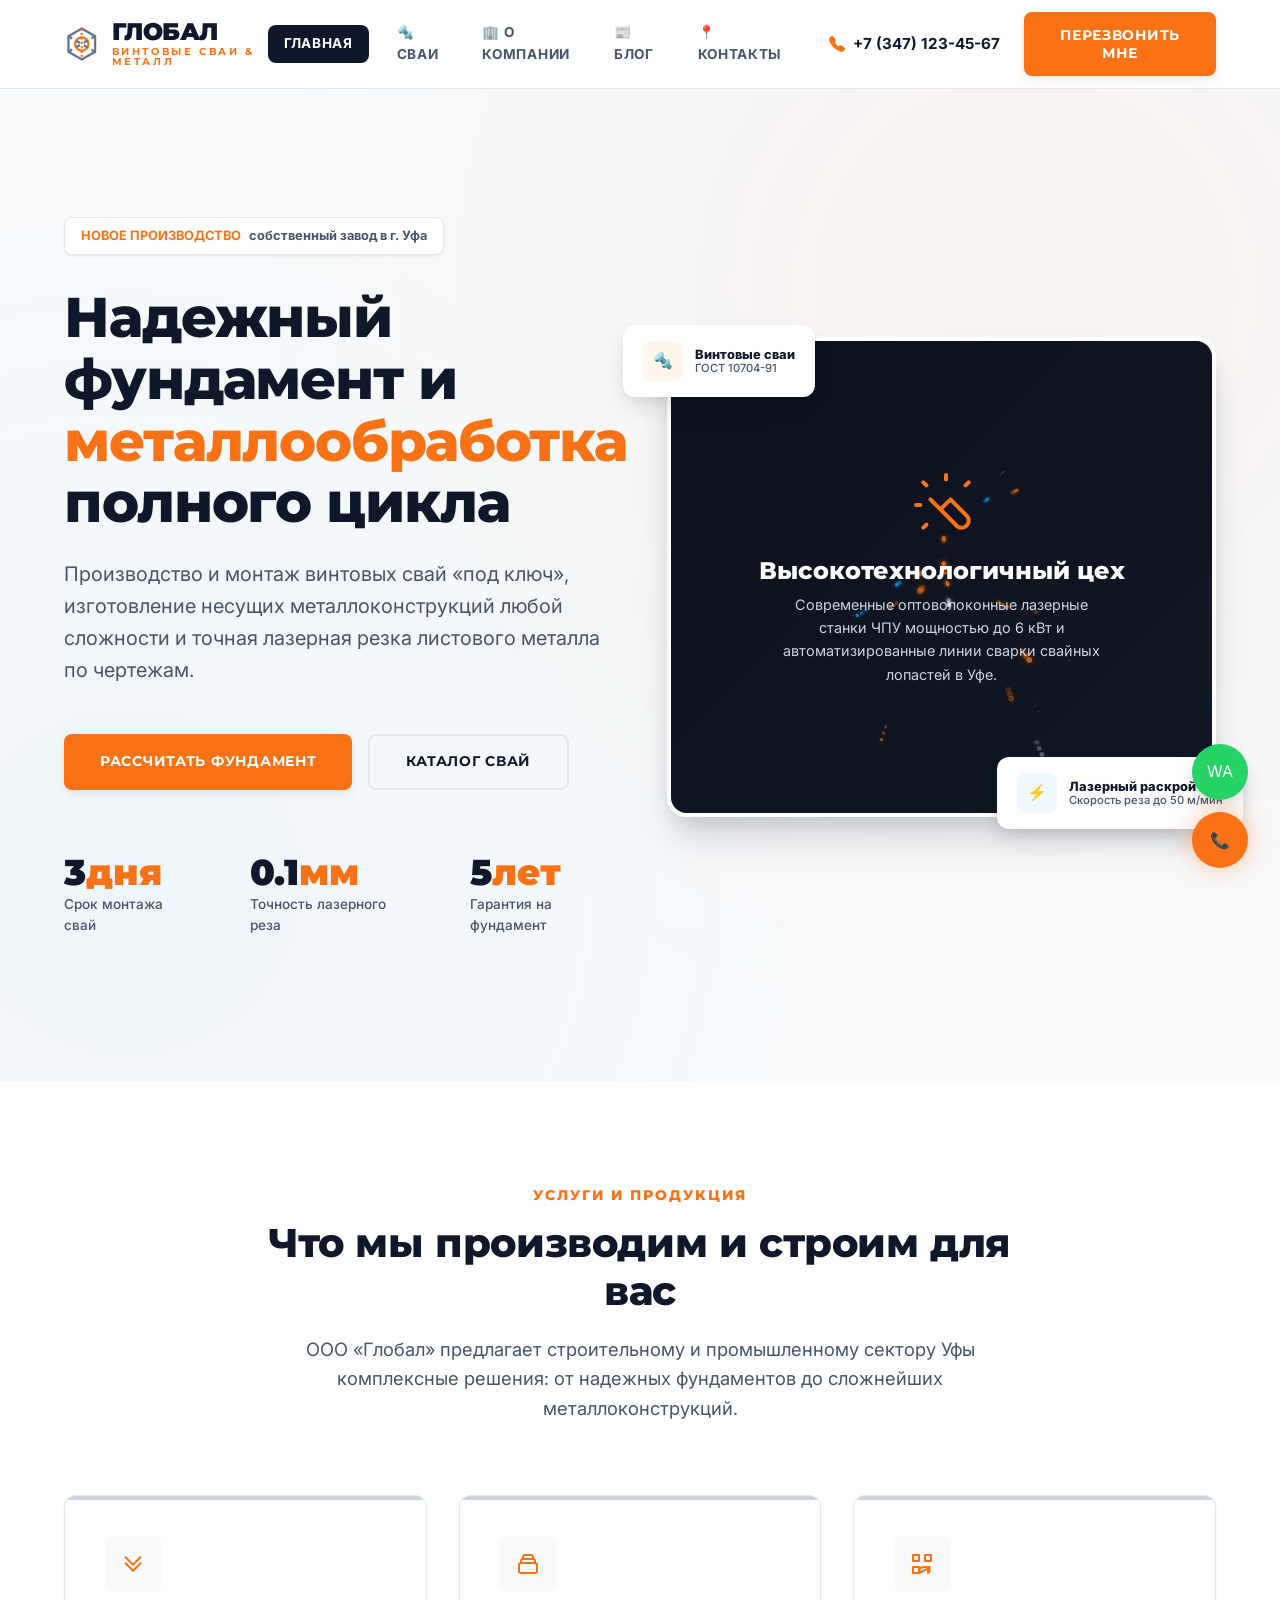
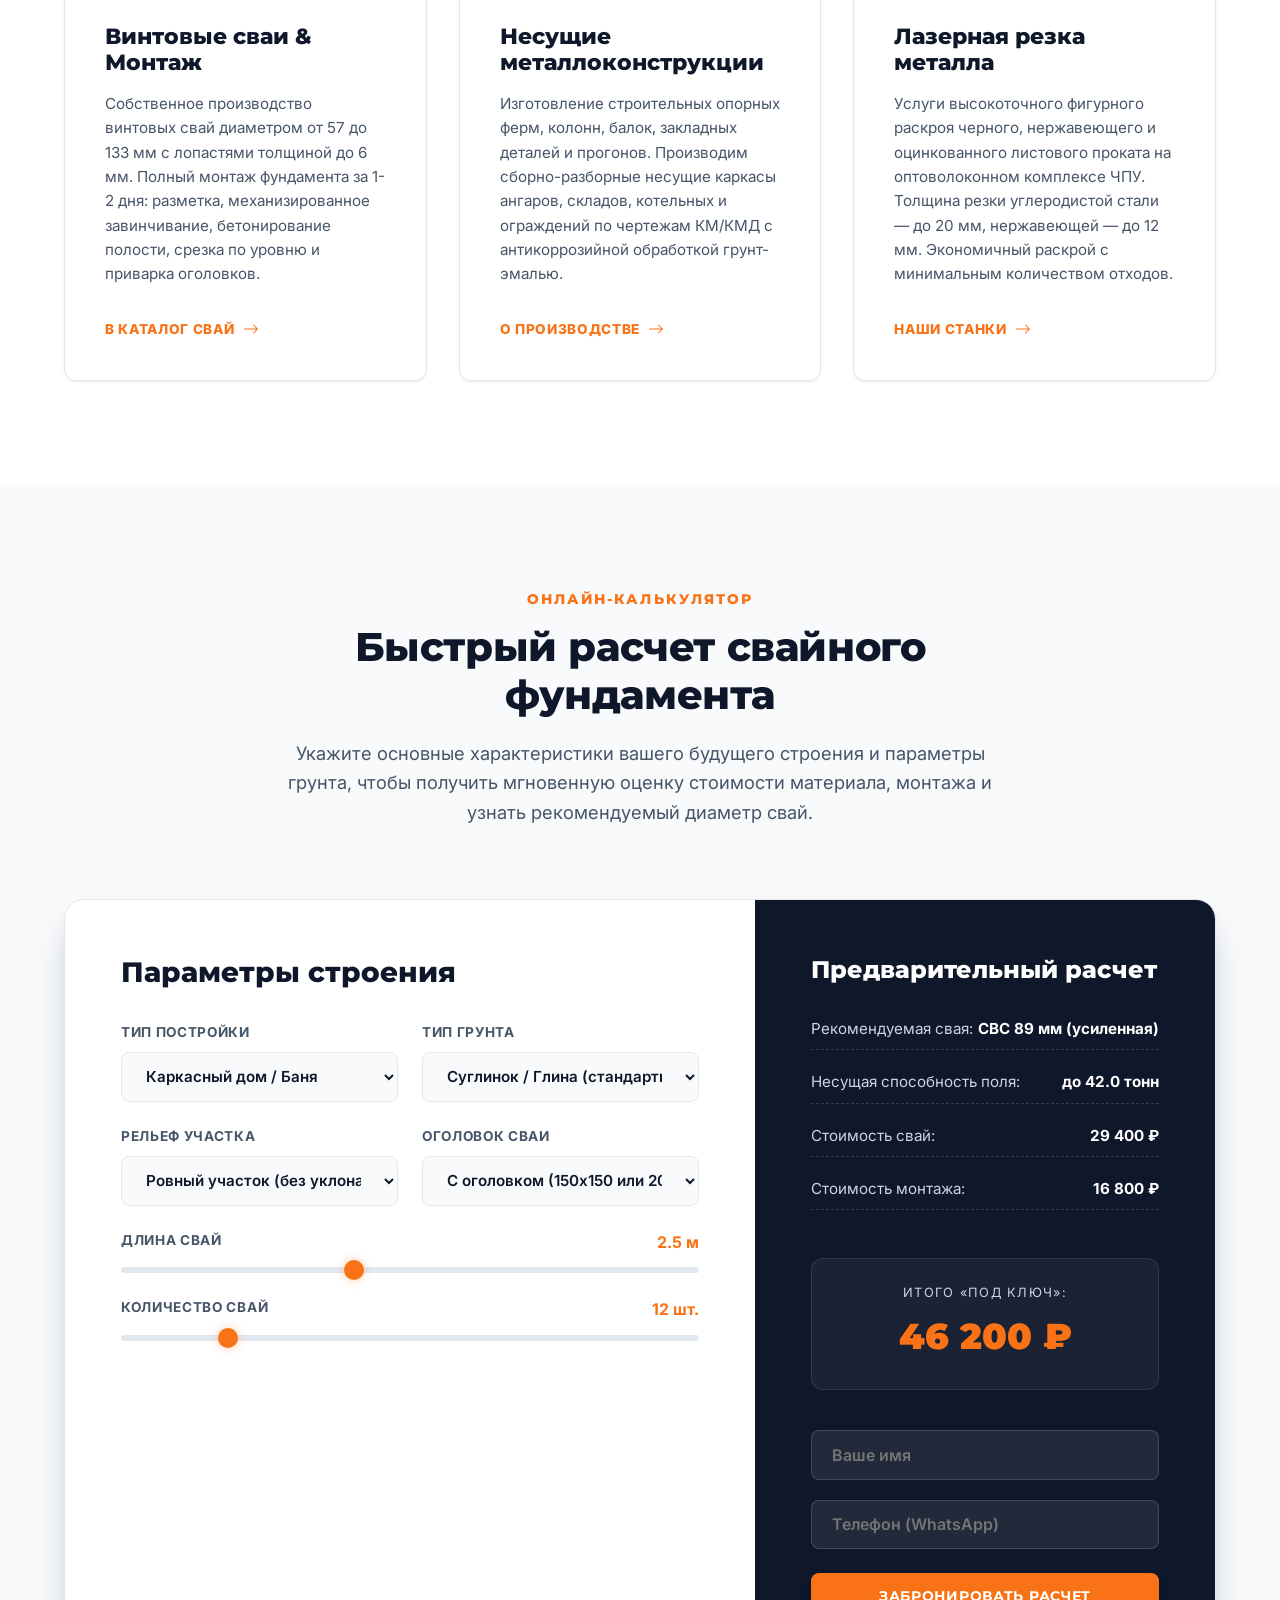
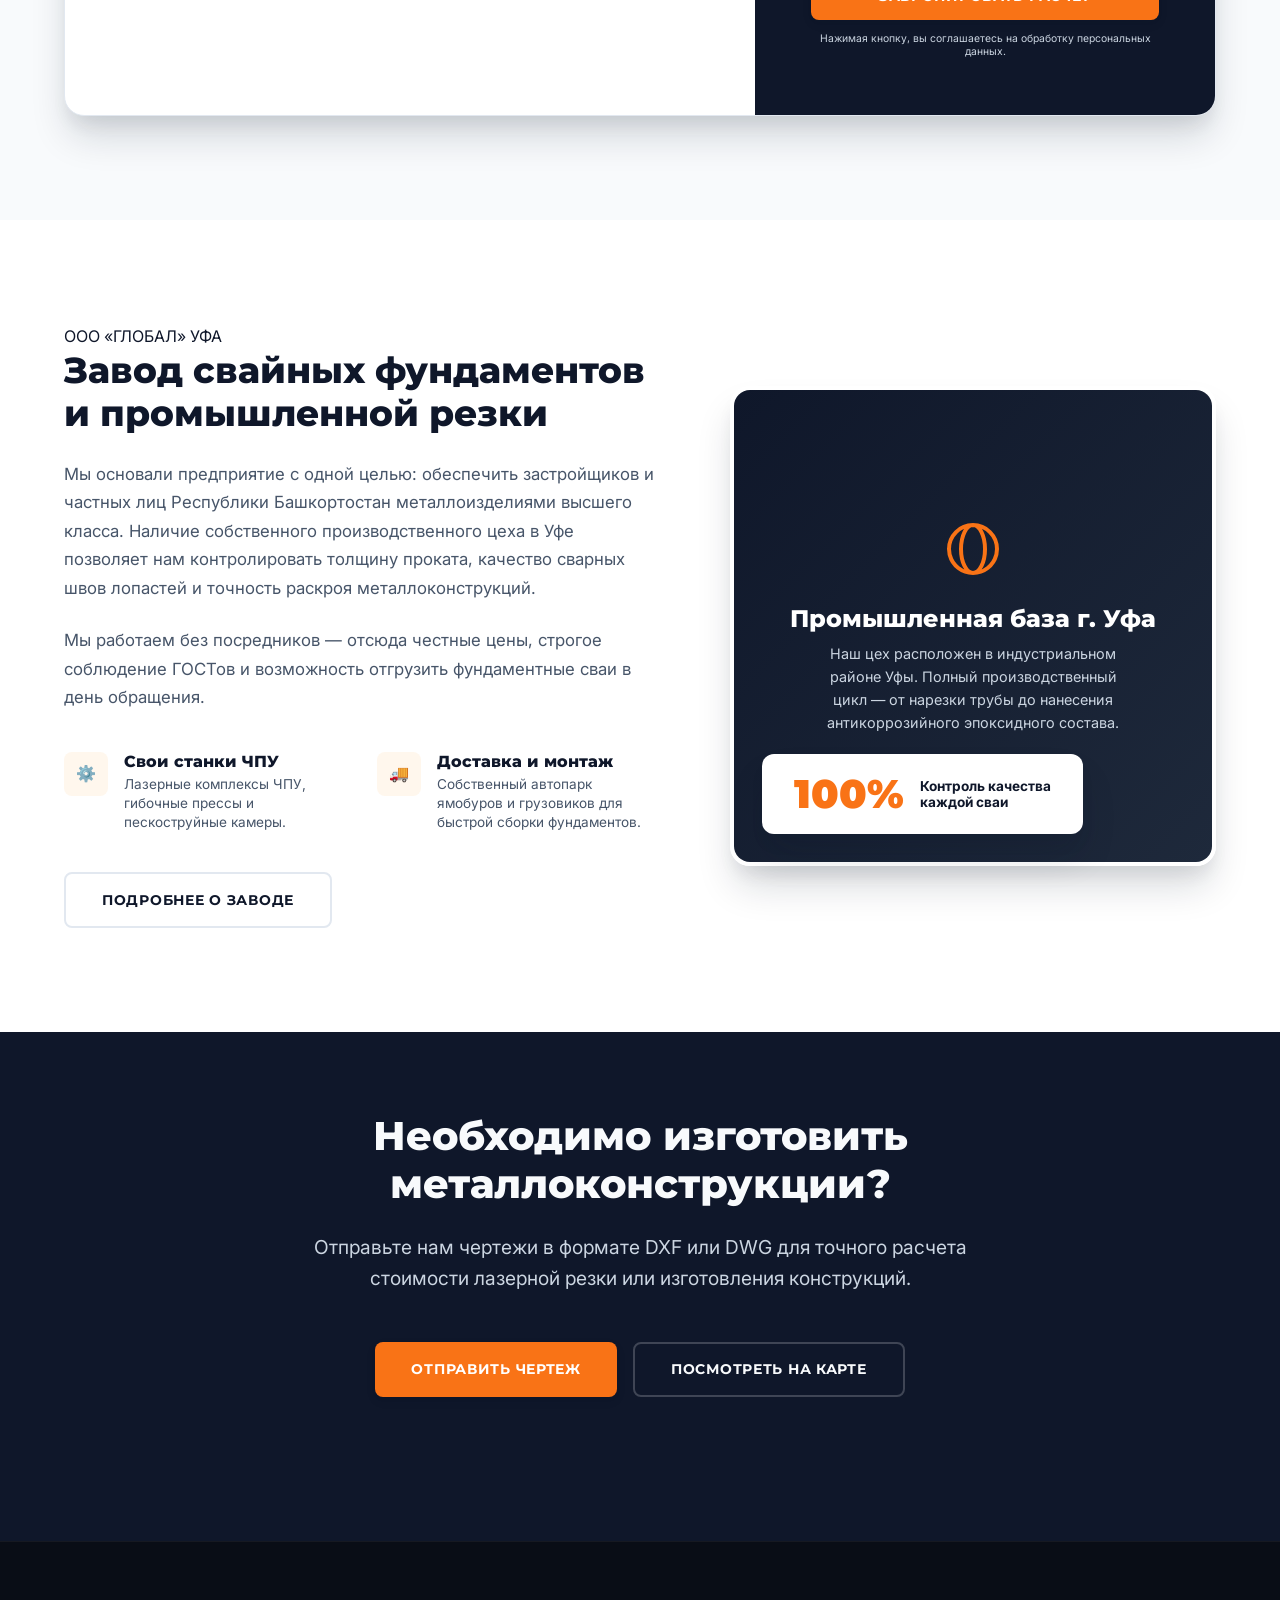
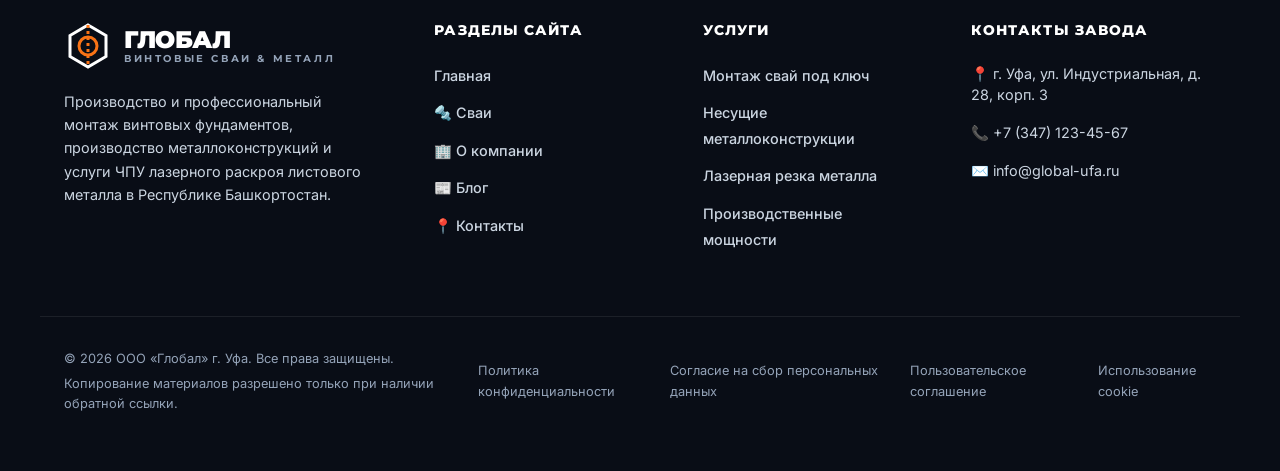
==== index.html @ 76dfbbb4 "Initial commit: ООО Глобал Уфа corporate website prototype" ====
<!DOCTYPE html>
<html lang="ru">
<head>
  <meta charset="UTF-8">
  <meta name="viewport" content="width=device-width, initial-scale=1.0">
  <title>ООО Глобал Уфа | Производство винтовых свай, монтаж и лазерная резка металла</title>
  <meta name="description" content="Завод винтовых свай и металлоконструкций ООО «Глобал» в Уфе. Изготовление и монтаж фундаментов под ключ, несущие конструкции, высокоточная лазерная резка листового металла на станках ЧПУ.">
  <link rel="stylesheet" href="styles.css">
</head>
<body>

  <!-- --- Header / Nav --- -->
  <header class="header" id="header">
    <div class="container nav-container">
      <a href="index.html" class="logo-wrapper">
        <svg class="logo-svg" viewBox="0 0 32 32">
          <!-- Hex nut layout with laser spark and screw thread -->
          <polygon points="16,2 28,9 28,23 16,30 4,23 4,9" stroke="#64748b" fill="none"/>
          <circle cx="16" cy="16" r="6" stroke="#f97316" fill="none"/>
          <line x1="16" y1="2" x2="16" y2="30" stroke="#f97316" stroke-dasharray="2 2"/>
          <line x1="4" y1="9" x2="28" y2="23" stroke="#64748b" stroke-dasharray="4 4"/>
          <line x1="4" y1="23" x2="28" y2="9" stroke="#64748b" stroke-dasharray="4 4"/>
        </svg>
        <div class="logo-text">
          ГЛОБАЛ
          <span>Винтовые Сваи & Металл</span>
        </div>
      </a>

      <nav class="main-nav" id="main-nav">
        <ul class="nav-links">
          <li><a href="index.html" class="nav-link active">Главная</a></li>
          <li><a href="catalog.html" class="nav-link">🔩 Сваи</a></li>
          <li><a href="about.html" class="nav-link">🏢 О компании</a></li>
          <li><a href="blog.html" class="nav-link">📰 Блог</a></li>
          <li><a href="contacts.html" class="nav-link">📍 Контакты</a></li>
        </ul>
        <div class="nav-cta">
          <a href="tel:+73471234567" class="phone-link">
            <svg xmlns="http://www.w3.org/2000/svg" width="16" height="16" fill="currentColor" viewBox="0 0 16 16">
              <path d="M1.885.511a1.745 1.745 0 0 1 2.61.163L6.29 2.98c.329.423.445.974.315 1.494l-.547 2.19a.678.678 0 0 0 .178.643l2.457 2.457a.678.678 0 0 0 .644.178l2.189-.547a1.745 1.745 0 0 1 1.494.315l2.306 1.794c.829.645.905 1.87.163 2.611l-1.034 1.034c-.74.74-1.846 1.065-2.877.702a18.634 18.634 0 0 1-7.01-4.42 18.634 18.634 0 0 1-4.42-7.009c-.362-1.03-.037-2.137.703-2.877L1.885.511z"/>
            </svg>
            +7 (347) 123-45-67
          </a>
          <button class="btn btn-primary" onclick="openModal('callback-modal')">Перезвонить мне</button>
        </div>
      </nav>

      <button class="burger-menu" id="burger-menu" aria-label="Открыть меню">
        <span></span>
        <span></span>
        <span></span>
      </button>
    </div>
  </header>

  <!-- --- Hero Section --- -->
  <section class="hero" id="hero">
    <div class="container grid-2">
      <div class="hero-content">
        <div class="hero-badge">
          <span>НОВОЕ ПРОИЗВОДСТВО</span> собственный завод в г. Уфа
        </div>
        <h1>Надежный фундамент и <span class="highlight">металлообработка</span> полного цикла</h1>
        <p class="hero-desc">Производство и монтаж винтовых свай «под ключ», изготовление несущих металлоконструкций любой сложности и точная лазерная резка листового металла по чертежам.</p>
        <div class="hero-actions">
          <a href="#calculator" class="btn btn-primary">Рассчитать фундамент</a>
          <a href="catalog.html" class="btn btn-secondary">Каталог свай</a>
        </div>
        <div class="hero-stats">
          <div class="hero-stat-item">
            <span class="hero-stat-val">3<span>дня</span></span>
            <span class="hero-stat-label">Срок монтажа свай</span>
          </div>
          <div class="hero-stat-item">
            <span class="hero-stat-val">0.1<span>мм</span></span>
            <span class="hero-stat-label">Точность лазерного реза</span>
          </div>
          <div class="hero-stat-item">
            <span class="hero-stat-val">5<span>лет</span></span>
            <span class="hero-stat-label">Гарантия на фундамент</span>
          </div>
        </div>
      </div>
      
      <div class="hero-visual">
        <div class="hero-image-container">
          <div class="hero-image-placeholder">
            <!-- Sparks canvas inside placeholder to wow the user -->
            <canvas class="sparks-canvas" id="hero-sparks"></canvas>
            <svg xmlns="http://www.w3.org/2000/svg" width="64" height="64" fill="none" stroke="currentColor" stroke-width="1.5" viewBox="0 0 24 24">
              <path stroke-linecap="round" stroke-linejoin="round" d="M11.42 15.17L17.25 21A2.67 2.67 0 1021 17.25l-5.83-5.83M11.42 15.17l-3.75-3.75M11.42 15.17l2.92-2.92M13.5 3.91V2.25M6.16 6.16L4.99 4.99M3.91 13.5H2.25M6.16 20.84l-1.17 1.17M20.84 6.16l1.17-1.17" />
            </svg>
            <h3>Высокотехнологичный цех</h3>
            <p>Современные оптоволоконные лазерные станки ЧПУ мощностью до 6 кВт и автоматизированные линии сварки свайных лопастей в Уфе.</p>
          </div>
        </div>
        
        <div class="hero-floating-card hero-floating-card-1">
          <div class="card-icon-round orange">🔩</div>
          <div class="floating-card-text">
            Винтовые сваи
            <span>ГОСТ 10704-91</span>
          </div>
        </div>
        <div class="hero-floating-card hero-floating-card-2">
          <div class="card-icon-round cyan">⚡</div>
          <div class="floating-card-text">
            Лазерный раскрой
            <span>Скорость реза до 50 м/мин</span>
          </div>
        </div>
      </div>
    </div>
  </section>

  <!-- --- Services Section --- -->
  <section class="section" id="services">
    <div class="container">
      <div class="section-header">
        <span class="subtitle">Услуги и продукция</span>
        <h2>Что мы производим и строим для вас</h2>
        <p>ООО «Глобал» предлагает строительному и промышленному сектору Уфы комплексные решения: от надежных фундаментов до сложнейших металлоконструкций.</p>
      </div>

      <div class="grid-3 services-grid">
        <!-- Service 1 -->
        <div class="service-card">
          <div class="service-icon-box">
            <svg xmlns="http://www.w3.org/2000/svg" width="24" height="24" fill="none" stroke="currentColor" stroke-width="2" viewBox="0 0 24 24">
              <path stroke-linecap="round" stroke-linejoin="round" d="M19.5 5.25l-7.5 7.5-7.5-7.5m15 6l-7.5 7.5-7.5-7.5" />
            </svg>
          </div>
          <h3>Винтовые сваи & Монтаж</h3>
          <p>Собственное производство винтовых свай диаметром от 57 до 133 мм с лопастями толщиной до 6 мм. Полный монтаж фундамента за 1-2 дня: разметка, механизированное завинчивание, бетонирование полости, срезка по уровню и приварка оголовков.</p>
          <a href="catalog.html" class="service-card-link">
            В каталог свай 
            <svg xmlns="http://www.w3.org/2000/svg" width="16" height="16" fill="currentColor" viewBox="0 0 16 16">
              <path fill-rule="evenodd" d="M1 8a.5.5 0 0 1 .5-.5h11.793l-3.147-3.146a.5.5 0 0 1 .708-.708l4 4a.5.5 0 0 1 0 .708l-4 4a.5.5 0 0 1-.708-.708L13.293 8.5H1.5A.5.5 0 0 1 1 8z"/>
            </svg>
          </a>
        </div>

        <!-- Service 2 -->
        <div class="service-card">
          <div class="service-icon-box">
            <svg xmlns="http://www.w3.org/2000/svg" width="24" height="24" fill="none" stroke="currentColor" stroke-width="2" viewBox="0 0 24 24">
              <path stroke-linecap="round" stroke-linejoin="round" d="M19 11H5m14 0a2 2 0 012 2v6a2 2 0 01-2 2H5a2 2 0 01-2-2v-6a2 2 0 012-2m14 0V9a2 2 0 00-2-2M5 11V9a2 2 0 012-2m0 0V5a2 2 0 012-2h6a2 2 0 012 2v2M7 7h10" />
            </svg>
          </div>
          <h3>Несущие металлоконструкции</h3>
          <p>Изготовление строительных опорных ферм, колонн, балок, закладных деталей и прогонов. Производим сборно-разборные несущие каркасы ангаров, складов, котельных и ограждений по чертежам КМ/КМД с антикоррозийной обработкой грунт-эмалью.</p>
          <a href="about.html#machinery" class="service-card-link">
            О производстве
            <svg xmlns="http://www.w3.org/2000/svg" width="16" height="16" fill="currentColor" viewBox="0 0 16 16">
              <path fill-rule="evenodd" d="M1 8a.5.5 0 0 1 .5-.5h11.793l-3.147-3.146a.5.5 0 0 1 .708-.708l4 4a.5.5 0 0 1 0 .708l-4 4a.5.5 0 0 1-.708-.708L13.293 8.5H1.5A.5.5 0 0 1 1 8z"/>
            </svg>
          </a>
        </div>

        <!-- Service 3 -->
        <div class="service-card">
          <div class="service-icon-box">
            <svg xmlns="http://www.w3.org/2000/svg" width="24" height="24" fill="none" stroke="currentColor" stroke-width="2" viewBox="0 0 24 24">
              <path stroke-linecap="round" stroke-linejoin="round" d="M9.813 15.904L9 21l8.904-4.452L18 21l1.5-1.5V15h-4.5l-5.187.904zM21 3h-6v6h6V3zM9 3H3v6h6V3zM9 15H3v6h6v-6z" />
            </svg>
          </div>
          <h3>Лазерная резка металла</h3>
          <p>Услуги высокоточного фигурного раскроя черного, нержавеющего и оцинкованного листового проката на оптоволоконном комплексе ЧПУ. Толщина резки углеродистой стали — до 20 мм, нержавеющей — до 12 мм. Экономичный раскрой с минимальным количеством отходов.</p>
          <a href="about.html#laser" class="service-card-link">
            Наши станки 
            <svg xmlns="http://www.w3.org/2000/svg" width="16" height="16" fill="currentColor" viewBox="0 0 16 16">
              <path fill-rule="evenodd" d="M1 8a.5.5 0 0 1 .5-.5h11.793l-3.147-3.146a.5.5 0 0 1 .708-.708l4 4a.5.5 0 0 1 0 .708l-4 4a.5.5 0 0 1-.708-.708L13.293 8.5H1.5A.5.5 0 0 1 1 8z"/>
            </svg>
          </a>
        </div>
      </div>
    </div>
  </section>

  <!-- --- Interactive Calculator Section --- -->
  <section class="section section-secondary" id="calculator">
    <div class="container">
      <div class="section-header">
        <span class="subtitle">Онлайн-калькулятор</span>
        <h2>Быстрый расчет свайного фундамента</h2>
        <p>Укажите основные характеристики вашего будущего строения и параметры грунта, чтобы получить мгновенную оценку стоимости материала, монтажа и узнать рекомендуемый диаметр свай.</p>
      </div>

      <div class="calc-container">
        <!-- Left Side: Inputs -->
        <div class="calc-form-side">
          <h3 class="calc-title">Параметры строения</h3>
          <div class="calc-grid">
            <div class="calc-group">
              <label class="calc-label" for="calc-building">Тип постройки</label>
              <select class="calc-select" id="calc-building" onchange="calculatePrice()">
                <option value="frame" selected>Каркасный дом / Баня</option>
                <option value="gazebo">Беседка / Терраса / Пристройка</option>
                <option value="fence">Забор / Ограждение</option>
                <option value="heavy">Дом из бруса / пеноблока (1-2 этажа)</option>
              </select>
            </div>

            <div class="calc-group">
              <label class="calc-label" for="calc-soil">Тип грунта</label>
              <select class="calc-select" id="calc-soil" onchange="calculatePrice()">
                <option value="loam" selected>Суглинок / Глина (стандартный)</option>
                <option value="sand">Песок (повышенная сыпучесть)</option>
                <option value="marsh">Болотистый / Торфяник (требует удлинения)</option>
              </select>
            </div>

            <div class="calc-group">
              <label class="calc-label" for="calc-slope">Рельеф участка</label>
              <select class="calc-select" id="calc-slope" onchange="calculatePrice()">
                <option value="flat" selected>Ровный участок (без уклона)</option>
                <option value="slight">Небольшой уклон (до 0.5 м)</option>
                <option value="steep">Сильный перепад высот (до 1.0 м)</option>
              </select>
            </div>

            <div class="calc-group">
              <label class="calc-label" for="calc-ogol">Оголовок сваи</label>
              <select class="calc-select" id="calc-ogol" onchange="calculatePrice()">
                <option value="yes" selected>С оголовком (150х150 или 200х200)</option>
                <option value="no">Без оголовка (под обвязку швеллером)</option>
              </select>
            </div>

            <!-- Length Slider -->
            <div class="calc-range-group">
              <div class="range-header">
                <span class="calc-label">Длина свай</span>
                <span class="calc-range-val"><span id="range-len-lbl">2.5</span> м</span>
              </div>
              <input type="range" class="calc-range-slider" id="calc-len" min="1.5" max="4.0" step="0.5" value="2.5" oninput="updateLenLabel(this.value)">
            </div>

            <!-- Qty Slider -->
            <div class="calc-range-group">
              <div class="range-header">
                <span class="calc-label">Количество свай</span>
                <span class="calc-range-val"><span id="range-qty-lbl">12</span> шт.</span>
              </div>
              <input type="range" class="calc-range-slider" id="calc-qty" min="4" max="50" step="1" value="12" oninput="updateQtyLabel(this.value)">
            </div>
          </div>
        </div>

        <!-- Right Side: Results & Lead capture -->
        <div class="calc-result-side">
          <h3>Предварительный расчет</h3>
          <ul class="result-list">
            <li class="result-item">
              <span class="result-item-label">Рекомендуемая свая:</span>
              <span class="result-item-val" id="result-pile-type">СВС 89 мм (усиленная)</span>
            </li>
            <li class="result-item">
              <span class="result-item-label">Несущая способность поля:</span>
              <span class="result-item-val" id="result-capacity">до 48.0 тонн</span>
            </li>
            <li class="result-item">
              <span class="result-item-label">Стоимость свай:</span>
              <span class="result-item-val" id="result-material-cost">24 600 ₽</span>
            </li>
            <li class="result-item">
              <span class="result-item-label">Стоимость монтажа:</span>
              <span class="result-item-val" id="result-install-cost">16 800 ₽</span>
            </li>
          </ul>

          <div class="result-price-box">
            <div class="result-price-label">Итого «под ключ»:</div>
            <div class="result-price-value" id="result-total-price">41 400 ₽</div>
          </div>

          <form id="calc-lead-form" onsubmit="handleFormSubmit(event, 'calc')">
            <div class="form-group">
              <input type="text" class="form-input" placeholder="Ваше имя" style="background-color: rgba(255,255,255,0.08); border-color: rgba(255,255,255,0.15); color: white;" required>
            </div>
            <div class="form-group" style="margin-bottom: 1.5rem;">
              <input type="tel" class="form-input" placeholder="Телефон (WhatsApp)" style="background-color: rgba(255,255,255,0.08); border-color: rgba(255,255,255,0.15); color: white;" required>
            </div>
            <button type="submit" class="btn btn-primary" style="width: 100%;">Забронировать расчет</button>
            <p style="font-size: 0.65rem; color: var(--text-light-secondary); margin-top: 0.75rem; line-height: 1.3; text-align: center;">Нажимая кнопку, вы соглашаетесь на обработку персональных данных.</p>
          </form>
        </div>
      </div>
    </div>
  </section>

  <!-- --- Quick About Us Section --- -->
  <section class="section" id="quick-about">
    <div class="container about-wrapper">
      <div class="about-content">
        <span class="subtitle">ООО «ГЛОБАЛ» УФА</span>
        <h2>Завод свайных фундаментов и промышленной резки</h2>
        <p>Мы основали предприятие с одной целью: обеспечить застройщиков и частных лиц Республики Башкортостан металлоизделиями высшего класса. Наличие собственного производственного цеха в Уфе позволяет нам контролировать толщину проката, качество сварных швов лопастей и точность раскроя металлоконструкций.</p>
        <p>Мы работаем без посредников — отсюда честные цены, строгое соблюдение ГОСТов и возможность отгрузить фундаментные сваи в день обращения.</p>
        
        <div class="about-features">
          <div class="about-feat-item">
            <div class="about-feat-icon">⚙️</div>
            <div class="about-feat-text">
              <h4>Свои станки ЧПУ</h4>
              <p>Лазерные комплексы ЧПУ, гибочные прессы и пескоструйные камеры.</p>
            </div>
          </div>
          <div class="about-feat-item">
            <div class="about-feat-icon">🚚</div>
            <div class="about-feat-text">
              <h4>Доставка и монтаж</h4>
              <p>Собственный автопарк ямобуров и грузовиков для быстрой сборки фундаментов.</p>
            </div>
          </div>
        </div>
        
        <a href="about.html" class="btn btn-secondary" style="margin-top: 2.5rem;">Подробнее о заводе</a>
      </div>

      <div class="about-image-side">
        <div class="about-photo-card">
          <div class="hero-image-placeholder">
            <svg xmlns="http://www.w3.org/2000/svg" width="64" height="64" fill="none" stroke="currentColor" stroke-width="1.5" viewBox="0 0 24 24">
              <path stroke-linecap="round" stroke-linejoin="round" d="M12 21a9.004 9.004 0 008.716-6.747M12 21a9.004 9.004 0 01-8.716-6.747M12 21c2.485 0 4.5-4.03 4.5-9S14.485 3 12 3m0 18c-2.485 0-4.5-4.03-4.5-9s2.015-9 4.5-9m0 0a9.015 9.015 0 019 9c0 1.39-.314 2.706-.877 3.88M12 3a9.015 9.015 0 00-9 9c0 1.39.314 2.706.877 3.88" />
            </svg>
            <h3>Промышленная база г. Уфа</h3>
            <p>Наш цех расположен в индустриальном районе Уфы. Полный производственный цикл — от нарезки трубы до нанесения антикоррозийного эпоксидного состава.</p>
          </div>
        </div>
        <div class="about-experience-badge">
          <div class="about-experience-num">100%</div>
          <div class="about-experience-lbl">Контроль качества<br>каждой сваи</div>
        </div>
      </div>
    </div>
  </section>

  <!-- --- CTA banner --- -->
  <section class="section section-dark" style="padding: 5rem 0;">
    <div class="container" style="text-align: center; max-width: 800px;">
      <h2 style="font-size: 2.5rem; margin-bottom: 1.5rem; font-weight: 800;">Необходимо изготовить металлоконструкции?</h2>
      <p style="font-size: 1.2rem; color: var(--text-light-secondary); margin-bottom: 3rem;">Отправьте нам чертежи в формате DXF или DWG для точного расчета стоимости лазерной резки или изготовления конструкций.</p>
      <div class="hero-actions" style="justify-content: center;">
        <button class="btn btn-primary" onclick="openModal('project-modal')">Отправить чертеж</button>
        <a href="contacts.html" class="btn btn-outline-light">Посмотреть на карте</a>
      </div>
    </div>
  </section>

  <!-- --- Footer --- -->
  <footer class="footer">
    <div class="container footer-top">
      <div class="footer-brand">
        <a href="index.html" class="logo-wrapper" style="color: white; margin-bottom: 1rem;">
          <svg class="logo-svg" viewBox="0 0 32 32" style="stroke: white;">
            <polygon points="16,2 28,9 28,23 16,30 4,23 4,9" stroke="#ffffff" fill="none"/>
            <circle cx="16" cy="16" r="6" stroke="#f97316" fill="none"/>
            <line x1="16" y1="2" x2="16" y2="30" stroke="#f97316" stroke-dasharray="2 2"/>
          </svg>
          <div class="logo-text" style="color: white;">
            ГЛОБАЛ
            <span style="color: var(--text-muted);">Винтовые Сваи & Металл</span>
          </div>
        </a>
        <p>Производство и профессиональный монтаж винтовых фундаментов, производство металлоконструкций и услуги ЧПУ лазерного раскроя листового металла в Республике Башкортостан.</p>
      </div>

      <div class="footer-col">
        <h3>Разделы сайта</h3>
        <ul class="footer-links">
          <li><a href="index.html">Главная</a></li>
          <li><a href="catalog.html">🔩 Сваи</a></li>
          <li><a href="about.html">🏢 О компании</a></li>
          <li><a href="blog.html">📰 Блог</a></li>
          <li><a href="contacts.html">📍 Контакты</a></li>
        </ul>
      </div>

      <div class="footer-col">
        <h3>Услуги</h3>
        <ul class="footer-links">
          <li><a href="catalog.html">Монтаж свай под ключ</a></li>
          <li><a href="about.html#machinery">Несущие металлоконструкции</a></li>
          <li><a href="about.html#laser">Лазерная резка металла</a></li>
          <li><a href="about.html#production">Производственные мощности</a></li>
        </ul>
      </div>

      <div class="footer-col">
        <h3>Контакты завода</h3>
        <ul class="footer-contacts-list">
          <li class="footer-contact-item">
            📍 г. Уфа, ул. Индустриальная, д. 28, корп. 3
          </li>
          <li class="footer-contact-item">
            📞 +7 (347) 123-45-67
          </li>
          <li class="footer-contact-item">
            ✉️ info@global-ufa.ru
          </li>
        </ul>
      </div>
    </div>

    <div class="container footer-bottom">
      <div class="footer-copyright">
        <span>© 2026 ООО «Глобал» г. Уфа. Все права защищены.</span>
        <span>Копирование материалов разрешено только при наличии обратной ссылки.</span>
      </div>
      <div class="footer-legal-links">
        <a href="legal/privacy.html">Политика конфиденциальности</a>
        <a href="legal/consent.html">Согласие на сбор персональных данных</a>
        <a href="legal/agreement.html">Пользовательское соглашение</a>
        <a href="legal/cookie.html">Использование cookie</a>
      </div>
    </div>
  </footer>

  <!-- --- Floating quick contact widget --- -->
  <div class="floating-actions">
    <a href="https://wa.me/79991234567" class="floating-action-btn wa" target="_blank" aria-label="Написать в WhatsApp">
      WA
    </a>
    <button class="floating-action-btn call-request" onclick="openModal('callback-modal')" aria-label="Заказать обратный звонок">
      📞
    </button>
  </div>

  <!-- --- MODAL 1: Callback Request --- -->
  <div class="modal-overlay" id="callback-modal">
    <div class="modal-window">
      <button class="modal-close-btn" onclick="closeModal('callback-modal')">×</button>
      <div class="modal-content">
        <div class="modal-header">
          <h3>Заказать звонок специалиста</h3>
          <p>Оставьте свои контактные данные. Наш специалист перезвонит вам в течение 15 минут для уточнения технических деталей.</p>
        </div>
        <form id="call-form" onsubmit="handleFormSubmit(event, 'callback-modal')">
          <div class="form-group">
            <input type="text" class="form-input" placeholder="Ваше имя" required>
          </div>
          <div class="form-group" style="margin-bottom: 1.5rem;">
            <input type="tel" class="form-input" placeholder="Номер телефона" required>
          </div>
          <button type="submit" class="btn btn-primary" style="width: 100%;">Отправить запрос</button>
        </form>
      </div>
    </div>
  </div>

  <!-- --- MODAL 2: Send Project/Drawing --- -->
  <div class="modal-overlay" id="project-modal">
    <div class="modal-window">
      <button class="modal-close-btn" onclick="closeModal('project-modal')">×</button>
      <div class="modal-content">
        <div class="modal-header">
          <h3>Расчет стоимости по чертежу</h3>
          <p>Прикрепите техническое задание или файл чертежа (в форматах DXF, DWG, PDF) для точной оценки стоимости.</p>
        </div>
        <form id="project-form" onsubmit="handleFormSubmit(event, 'project-modal')">
          <div class="form-group">
            <input type="text" class="form-input" placeholder="Ваше имя" required>
          </div>
          <div class="form-group">
            <input type="tel" class="form-input" placeholder="Номер телефона (WhatsApp)" required>
          </div>
          <div class="form-group" style="margin-bottom: 1.5rem;">
            <label class="calc-label" style="margin-bottom: 0.5rem; display: block;">Выберите файл чертежа:</label>
            <input type="file" class="form-input" style="background-color: white;" required>
          </div>
          <button type="submit" class="btn btn-primary" style="width: 100%;">Отправить чертеж</button>
        </form>
      </div>
    </div>
  </div>

  <script src="scripts.js"></script>
</body>
</html>
---- styles.css ----
@import url('https://fonts.googleapis.com/css2?family=Inter:wght@300;400;500;600;700&family=Montserrat:wght@400;500;600;700;800;900&display=swap');

/* --- Design Tokens & Variables --- */
:root {
  --font-heading: 'Montserrat', sans-serif;
  --font-body: 'Inter', sans-serif;

  /* Color Palette - Industrial Steel & Safety Orange */
  --bg-primary: #ffffff;
  --bg-secondary: #f8fafc;
  --bg-tertiary: #f1f5f9;
  --bg-dark: #0f172a;
  --bg-dark-accent: #1e293b;
  --bg-dark-gray: #090d16;
  
  --text-primary: #0f172a;
  --text-secondary: #475569;
  --text-muted: #94a3b8;
  --text-light: #f8fafc;
  --text-light-secondary: #cbd5e1;

  --color-orange: #f97316;
  --color-orange-hover: #ea580c;
  --color-orange-light: #fff7ed;
  
  --color-cyan: #0ea5e9;
  --color-cyan-hover: #0284c7;
  --color-cyan-light: #f0f9ff;
  
  --color-steel: #64748b;
  --color-steel-light: #cbd5e1;

  --border-light: #e2e8f0;
  --border-dark: #334155;

  /* Shadows */
  --shadow-sm: 0 1px 3px 0 rgba(0, 0, 0, 0.05), 0 1px 2px 0 rgba(0, 0, 0, 0.03);
  --shadow-md: 0 4px 12px -1px rgba(15, 23, 42, 0.08), 0 2px 6px -1px rgba(15, 23, 42, 0.04);
  --shadow-lg: 0 12px 24px -3px rgba(15, 23, 42, 0.12), 0 4px 12px -2px rgba(15, 23, 42, 0.06);
  --shadow-xl: 0 24px 38px -5px rgba(15, 23, 42, 0.16), 0 12px 18px -5px rgba(15, 23, 42, 0.08);
  --shadow-glow-orange: 0 0 25px rgba(249, 115, 22, 0.4);
  --shadow-glow-cyan: 0 0 25px rgba(14, 165, 233, 0.3);

  /* Transitions */
  --transition-fast: 0.2s cubic-bezier(0.16, 1, 0.3, 1);
  --transition-normal: 0.4s cubic-bezier(0.16, 1, 0.3, 1);
  --transition-slow: 0.6s cubic-bezier(0.16, 1, 0.3, 1);

  /* Border Radii - Structured & Clean industrial look */
  --radius-sm: 0.25rem;
  --radius-md: 0.5rem;
  --radius-lg: 0.75rem;
  --radius-xl: 1.25rem;
  --radius-full: 9999px;

  /* Layout Constraint */
  --max-width: 1200px;
}

/* --- Base Styles & Reset --- */
* {
  margin: 0;
  padding: 0;
  box-sizing: border-box;
}

html {
  scroll-behavior: smooth;
  font-size: 16px;
}

body {
  font-family: var(--font-body);
  background-color: var(--bg-primary);
  color: var(--text-primary);
  line-height: 1.6;
  font-weight: 400;
  -webkit-font-smoothing: antialiased;
}

h1, h2, h3, h4, h5, h6 {
  font-family: var(--font-heading);
  color: var(--text-primary);
  font-weight: 800;
  line-height: 1.2;
}

a {
  text-decoration: none;
  color: inherit;
  transition: var(--transition-fast);
}

img {
  max-width: 100%;
  height: auto;
  display: block;
}

button, input, select, textarea {
  font-family: inherit;
  font-size: inherit;
  color: inherit;
  border: none;
  background: none;
}

button {
  cursor: pointer;
}

/* --- Reusable Layouts & Components --- */
.container {
  width: 100%;
  max-width: var(--max-width);
  margin: 0 auto;
  padding: 0 1.5rem;
}

.section {
  padding: 6.5rem 0;
  position: relative;
}

.section-secondary {
  background-color: var(--bg-secondary);
}

.section-dark {
  background-color: var(--bg-dark);
  color: var(--text-light);
}

.section-dark h2, .section-dark h3 {
  color: var(--text-light);
}

.section-header {
  text-align: center;
  max-width: 750px;
  margin: 0 auto 4.5rem auto;
}

.section-header .subtitle {
  color: var(--color-orange);
  font-family: var(--font-heading);
  text-transform: uppercase;
  font-size: 0.85rem;
  font-weight: 800;
  letter-spacing: 0.15em;
  margin-bottom: 0.75rem;
  display: block;
}

.section-header h2 {
  font-size: 2.5rem;
  margin-bottom: 1.25rem;
  letter-spacing: -0.01em;
}

.section-header p {
  color: var(--text-secondary);
  font-size: 1.15rem;
}

.section-dark .section-header p {
  color: var(--text-light-secondary);
}

/* Grids */
.grid-2 {
  display: grid;
  grid-template-columns: repeat(2, 1fr);
  gap: 2.5rem;
}

.grid-3 {
  display: grid;
  grid-template-columns: repeat(3, 1fr);
  gap: 2rem;
}

.grid-4 {
  display: grid;
  grid-template-columns: repeat(4, 1fr);
  gap: 1.5rem;
}

/* Buttons */
.btn {
  display: inline-flex;
  align-items: center;
  justify-content: center;
  padding: 0.9rem 2.25rem;
  font-family: var(--font-heading);
  font-weight: 700;
  font-size: 0.9rem;
  text-transform: uppercase;
  letter-spacing: 0.05em;
  border-radius: var(--radius-md);
  transition: var(--transition-normal);
  gap: 0.6rem;
  position: relative;
  overflow: hidden;
}

.btn-primary {
  background-color: var(--color-orange);
  color: #fff;
  box-shadow: var(--shadow-md);
}

.btn-primary:hover {
  background-color: var(--color-orange-hover);
  transform: translateY(-2px);
  box-shadow: var(--shadow-glow-orange);
}

.btn-secondary {
  background-color: transparent;
  color: var(--text-primary);
  border: 2px solid var(--border-light);
}

.btn-secondary:hover {
  background-color: var(--bg-tertiary);
  border-color: var(--text-secondary);
  transform: translateY(-2px);
}

.btn-dark {
  background-color: var(--bg-dark);
  color: var(--text-light);
}

.btn-dark:hover {
  background-color: #000;
  transform: translateY(-2px);
}

.btn-outline-light {
  background-color: transparent;
  color: var(--text-light);
  border: 2px solid rgba(255, 255, 255, 0.2);
}

.btn-outline-light:hover {
  background-color: rgba(255, 255, 255, 0.1);
  border-color: var(--text-light);
  transform: translateY(-2px);
}

.badge {
  display: inline-block;
  padding: 0.35rem 0.85rem;
  border-radius: var(--radius-sm);
  font-size: 0.75rem;
  font-weight: 800;
  text-transform: uppercase;
  letter-spacing: 0.08em;
}

.badge-orange {
  background-color: var(--color-orange-light);
  color: var(--color-orange);
}

.badge-cyan {
  background-color: var(--color-cyan-light);
  color: var(--color-cyan);
}

.badge-dark {
  background-color: rgba(255, 255, 255, 0.1);
  color: var(--text-light);
  border: 1px solid rgba(255, 255, 255, 0.15);
}

/* --- Header & Navigation --- */
.header {
  position: sticky;
  top: 0;
  z-index: 100;
  background-color: rgba(255, 255, 255, 0.9);
  backdrop-filter: blur(12px);
  -webkit-backdrop-filter: blur(12px);
  border-bottom: 1px solid var(--border-light);
  transition: var(--transition-normal);
}

.header.scrolled {
  background-color: rgba(255, 255, 255, 0.98);
  box-shadow: var(--shadow-sm);
}

.nav-container {
  display: flex;
  justify-content: space-between;
  align-items: center;
  height: 5.5rem;
}

.logo-wrapper {
  display: flex;
  align-items: center;
  gap: 0.75rem;
}

.logo-svg {
  width: 3rem;
  height: 3rem;
  fill: none;
  stroke-width: 2;
  transition: var(--transition-normal);
}

.logo-wrapper:hover .logo-svg {
  transform: rotate(45deg);
}

.logo-text {
  font-family: var(--font-heading);
  font-weight: 900;
  font-size: 1.5rem;
  line-height: 1;
  letter-spacing: -0.02em;
  color: var(--text-primary);
  display: flex;
  flex-direction: column;
}

.logo-text span {
  font-size: 0.65rem;
  font-weight: 700;
  color: var(--color-orange);
  text-transform: uppercase;
  letter-spacing: 0.25em;
  margin-top: 0.15rem;
}

.main-nav {
  display: flex;
  align-items: center;
  gap: 2rem;
}

.nav-links {
  display: flex;
  align-items: center;
  list-style: none;
  gap: 0.75rem;
}

.nav-link {
  font-weight: 700;
  font-size: 0.85rem;
  text-transform: uppercase;
  letter-spacing: 0.05em;
  color: var(--text-secondary);
  padding: 0.5rem 1rem;
  border-radius: var(--radius-md);
  display: inline-flex;
  align-items: center;
  gap: 0.4rem;
}

.nav-link:hover {
  color: var(--color-orange);
  background-color: var(--color-orange-light);
}

.nav-link.active {
  color: white;
  background-color: var(--bg-dark);
}

.nav-cta {
  display: flex;
  align-items: center;
  gap: 1.5rem;
}

.phone-link {
  display: flex;
  align-items: center;
  gap: 0.5rem;
  font-weight: 700;
  font-size: 0.95rem;
  color: var(--text-primary);
  white-space: nowrap;
}

.phone-link svg {
  color: var(--color-orange);
}

.burger-menu {
  display: none;
  flex-direction: column;
  justify-content: space-between;
  width: 1.75rem;
  height: 1.15rem;
  background: transparent;
  cursor: pointer;
  z-index: 101;
}

.burger-menu span {
  width: 100%;
  height: 2px;
  background-color: var(--text-primary);
  border-radius: 2px;
  transition: var(--transition-normal);
  transform-origin: left;
}

/* --- Hero Section --- */
.hero {
  position: relative;
  padding: 8rem 0 9rem 0;
  background: radial-gradient(circle at 80% 20%, rgba(249, 115, 22, 0.05) 0%, transparent 60%),
              radial-gradient(circle at 10% 80%, rgba(14, 165, 233, 0.04) 0%, transparent 50%),
              var(--bg-secondary);
  overflow: hidden;
}

.hero-content {
  display: flex;
  flex-direction: column;
  justify-content: center;
}

.hero-badge {
  display: inline-flex;
  align-items: center;
  gap: 0.5rem;
  background-color: var(--bg-primary);
  border: 1px solid var(--border-light);
  padding: 0.5rem 1rem;
  border-radius: var(--radius-md);
  margin-bottom: 2rem;
  font-size: 0.8rem;
  font-weight: 700;
  color: var(--text-secondary);
  align-self: flex-start;
  box-shadow: var(--shadow-sm);
}

.hero-badge span {
  color: var(--color-orange);
}

.hero h1 {
  font-size: 3.5rem;
  line-height: 1.1;
  margin-bottom: 1.5rem;
  letter-spacing: -0.02em;
}

.hero h1 span.highlight {
  color: var(--color-orange);
  position: relative;
  display: inline-block;
}

.hero h1 span.highlight::after {
  content: '';
  position: absolute;
  bottom: 6px;
  left: 0;
  width: 100%;
  height: 8px;
  background-color: rgba(249, 115, 22, 0.12);
  z-index: -1;
}

.hero-desc {
  font-size: 1.25rem;
  color: var(--text-secondary);
  margin-bottom: 3rem;
  max-width: 600px;
}

.hero-actions {
  display: flex;
  gap: 1rem;
  margin-bottom: 4rem;
}

.hero-stats {
  display: flex;
  gap: 3.5rem;
}

.hero-stat-item {
  display: flex;
  flex-direction: column;
}

.hero-stat-val {
  font-family: var(--font-heading);
  font-size: 2.25rem;
  font-weight: 900;
  color: var(--text-primary);
  line-height: 1;
  margin-bottom: 0.25rem;
}

.hero-stat-val span {
  color: var(--color-orange);
}

.hero-stat-label {
  font-size: 0.85rem;
  color: var(--text-secondary);
  font-weight: 500;
}

.hero-visual {
  position: relative;
  display: flex;
  align-items: center;
  justify-content: center;
}

.hero-image-container {
  width: 100%;
  height: 480px;
  border-radius: var(--radius-xl);
  overflow: hidden;
  box-shadow: var(--shadow-xl);
  border: 4px solid white;
  position: relative;
  z-index: 2;
}

.hero-image-placeholder {
  width: 100%;
  height: 100%;
  background: linear-gradient(135deg, var(--bg-dark) 0%, var(--bg-dark-accent) 100%);
  display: flex;
  flex-direction: column;
  align-items: center;
  justify-content: center;
  color: white;
  padding: 3rem;
  text-align: center;
  position: relative;
}

/* Custom interactive sparks on hero placeholder */
.sparks-canvas {
  position: absolute;
  top: 0;
  left: 0;
  width: 100%;
  height: 100%;
  z-index: 1;
  pointer-events: none;
}

.hero-image-placeholder svg {
  color: var(--color-orange);
  margin-bottom: 1.5rem;
  z-index: 2;
  animation: pulse-glow 3s infinite ease-in-out;
}

.hero-image-placeholder h3 {
  color: white;
  margin-bottom: 0.5rem;
  font-size: 1.5rem;
  z-index: 2;
}

.hero-image-placeholder p {
  color: var(--text-light-secondary);
  font-size: 0.9rem;
  max-width: 320px;
  z-index: 2;
}

.hero-floating-card {
  position: absolute;
  background-color: white;
  border-radius: var(--radius-lg);
  padding: 1rem 1.25rem;
  box-shadow: var(--shadow-lg);
  display: flex;
  align-items: center;
  gap: 0.75rem;
  z-index: 3;
  animation: floating 4s infinite ease-in-out;
}

.hero-floating-card-1 {
  top: 15%;
  left: -8%;
}

.hero-floating-card-2 {
  bottom: 15%;
  right: -5%;
  animation-delay: 2s;
}

.card-icon-round {
  width: 2.5rem;
  height: 2.5rem;
  border-radius: var(--radius-md);
  display: flex;
  align-items: center;
  justify-content: center;
}

.card-icon-round.orange {
  background-color: var(--color-orange-light);
  color: var(--color-orange);
}

.card-icon-round.cyan {
  background-color: var(--color-cyan-light);
  color: var(--color-cyan);
}

.floating-card-text {
  font-size: 0.8rem;
  font-weight: 800;
  line-height: 1.2;
}

.floating-card-text span {
  display: block;
  font-size: 0.7rem;
  font-weight: 500;
  color: var(--text-secondary);
}

/* --- Services Showcase --- */
.services-grid {
  margin-top: 1rem;
}

.service-card {
  background-color: white;
  border: 1px solid var(--border-light);
  border-radius: var(--radius-lg);
  padding: 2.5rem;
  transition: all 0.4s cubic-bezier(0.16, 1, 0.3, 1);
  display: flex;
  flex-direction: column;
  position: relative;
  overflow: hidden;
  box-shadow: var(--shadow-sm);
}

.service-card::before {
  content: '';
  position: absolute;
  top: 0;
  left: 0;
  width: 100%;
  height: 4px;
  background-color: var(--color-steel-light);
  transition: var(--transition-normal);
}

.service-card:hover {
  transform: translateY(-8px);
  box-shadow: var(--shadow-xl);
  border-color: rgba(249, 115, 22, 0.2);
}

.service-card:hover::before {
  background-color: var(--color-orange);
}

.service-icon-box {
  width: 3.5rem;
  height: 3.5rem;
  background-color: var(--bg-secondary);
  border-radius: var(--radius-md);
  display: flex;
  align-items: center;
  justify-content: center;
  color: var(--color-orange);
  margin-bottom: 2rem;
  transition: var(--transition-normal);
}

.service-card:hover .service-icon-box {
  background-color: var(--color-orange);
  color: white;
  transform: scale(1.05) rotate(5deg);
}

.service-card h3 {
  font-size: 1.35rem;
  margin-bottom: 1rem;
}

.service-card p {
  color: var(--text-secondary);
  font-size: 0.95rem;
  margin-bottom: 2rem;
  line-height: 1.6;
}

.service-card-link {
  margin-top: auto;
  display: flex;
  align-items: center;
  gap: 0.5rem;
  font-weight: 800;
  font-size: 0.85rem;
  text-transform: uppercase;
  color: var(--color-orange);
  letter-spacing: 0.05em;
}

.service-card-link svg {
  transition: var(--transition-fast);
}

.service-card:hover .service-card-link svg {
  transform: translateX(4px);
}

/* --- Interactive Foundation Calculator --- */
.calc-container {
  background: white;
  border-radius: var(--radius-xl);
  overflow: hidden;
  box-shadow: var(--shadow-xl);
  border: 1px solid var(--border-light);
  display: grid;
  grid-template-columns: 1.2fr 0.8fr;
}

.calc-form-side {
  padding: 3.5rem;
}

.calc-title {
  margin-bottom: 2rem;
  font-size: 1.75rem;
}

.calc-grid {
  display: grid;
  grid-template-columns: 1fr 1fr;
  gap: 1.5rem;
  margin-bottom: 2rem;
}

.calc-group {
  display: flex;
  flex-direction: column;
  gap: 0.5rem;
}

.calc-label {
  font-weight: 700;
  font-size: 0.85rem;
  text-transform: uppercase;
  color: var(--text-secondary);
  letter-spacing: 0.05em;
}

.calc-select, .calc-input {
  width: 100%;
  background-color: var(--bg-secondary);
  border: 1.5px solid var(--border-light);
  border-radius: var(--radius-md);
  padding: 0.85rem 1.25rem;
  font-weight: 600;
  font-size: 0.95rem;
  transition: var(--transition-fast);
}

.calc-select:focus, .calc-input:focus {
  border-color: var(--color-orange);
  background-color: white;
  outline: none;
}

.calc-range-group {
  grid-column: span 2;
  display: flex;
  flex-direction: column;
  gap: 0.75rem;
}

.range-header {
  display: flex;
  justify-content: space-between;
  font-weight: 700;
  font-size: 0.85rem;
}

.calc-range-val {
  color: var(--color-orange);
  font-size: 1rem;
}

.calc-range-slider {
  -webkit-appearance: none;
  width: 100%;
  height: 6px;
  border-radius: var(--radius-full);
  background: var(--border-light);
  outline: none;
}

.calc-range-slider::-webkit-slider-thumb {
  -webkit-appearance: none;
  appearance: none;
  width: 20px;
  height: 20px;
  border-radius: 50%;
  background: var(--color-orange);
  cursor: pointer;
  box-shadow: 0 0 10px rgba(249, 115, 22, 0.4);
  transition: var(--transition-fast);
}

.calc-range-slider::-webkit-slider-thumb:hover {
  transform: scale(1.15);
}

.calc-result-side {
  background-color: var(--bg-dark);
  color: white;
  padding: 3.5rem;
  display: flex;
  flex-direction: column;
  justify-content: center;
  position: relative;
  overflow: hidden;
}

.calc-result-side h3 {
  color: white;
  font-size: 1.5rem;
  margin-bottom: 2rem;
}

.result-list {
  list-style: none;
  display: flex;
  flex-direction: column;
  gap: 1.25rem;
  margin-bottom: 3rem;
}

.result-item {
  display: flex;
  justify-content: space-between;
  border-bottom: 1px dashed rgba(255, 255, 255, 0.15);
  padding-bottom: 0.5rem;
  font-size: 0.95rem;
}

.result-item-label {
  color: var(--text-light-secondary);
}

.result-item-val {
  font-weight: 700;
}

.result-price-box {
  background-color: rgba(255, 255, 255, 0.05);
  border: 1px solid rgba(255, 255, 255, 0.1);
  border-radius: var(--radius-lg);
  padding: 1.5rem;
  text-align: center;
  margin-bottom: 2.5rem;
}

.result-price-label {
  font-size: 0.8rem;
  text-transform: uppercase;
  letter-spacing: 0.1em;
  color: var(--text-light-secondary);
  margin-bottom: 0.25rem;
}

.result-price-value {
  font-family: var(--font-heading);
  font-size: 2.25rem;
  font-weight: 900;
  color: var(--color-orange);
}

/* --- Catalog Elements & Filter --- */
.catalog-layout {
  display: grid;
  grid-template-columns: 280px 1fr;
  gap: 2.5rem;
  align-items: start;
}

.catalog-sidebar {
  background-color: var(--bg-secondary);
  border: 1px solid var(--border-light);
  border-radius: var(--radius-lg);
  padding: 2rem;
  position: sticky;
  top: 7rem;
}

.filter-title {
  font-size: 1.15rem;
  margin-bottom: 1.5rem;
  border-bottom: 2px solid var(--border-light);
  padding-bottom: 0.75rem;
}

.filter-group {
  margin-bottom: 1.75rem;
}

.filter-group h4 {
  font-size: 0.85rem;
  text-transform: uppercase;
  color: var(--text-secondary);
  margin-bottom: 0.75rem;
  letter-spacing: 0.05em;
}

.filter-options {
  display: flex;
  flex-direction: column;
  gap: 0.6rem;
}

.filter-btn {
  width: 100%;
  text-align: left;
  padding: 0.65rem 1rem;
  border-radius: var(--radius-md);
  font-weight: 600;
  font-size: 0.9rem;
  color: var(--text-secondary);
  background-color: white;
  border: 1px solid var(--border-light);
  transition: var(--transition-fast);
}

.filter-btn:hover {
  color: var(--color-orange);
  border-color: var(--color-orange);
}

.filter-btn.active {
  color: white;
  background-color: var(--color-orange);
  border-color: var(--color-orange);
  box-shadow: var(--shadow-sm);
}

.catalog-list {
  display: grid;
  grid-template-columns: repeat(2, 1fr);
  gap: 2rem;
}

.product-card {
  background-color: white;
  border: 1px solid var(--border-light);
  border-radius: var(--radius-lg);
  overflow: hidden;
  box-shadow: var(--shadow-sm);
  display: flex;
  flex-direction: column;
  transition: all 0.4s cubic-bezier(0.16, 1, 0.3, 1);
}

.product-card:hover {
  transform: translateY(-5px);
  box-shadow: var(--shadow-lg);
  border-color: rgba(249, 115, 22, 0.15);
}

.product-visual {
  height: 200px;
  background: linear-gradient(135deg, #f1f5f9 0%, #cbd5e1 100%);
  display: flex;
  align-items: center;
  justify-content: center;
  position: relative;
}

.product-visual::after {
  content: '';
  position: absolute;
  bottom: 0;
  left: 0;
  width: 100%;
  height: 20px;
  background: linear-gradient(to top, white, transparent);
}

.product-visual svg {
  color: var(--text-secondary);
  opacity: 0.45;
  transition: var(--transition-normal);
}

.product-card:hover .product-visual svg {
  transform: scale(1.1) rotate(10deg);
  opacity: 0.7;
  color: var(--color-orange);
}

.product-info {
  padding: 1.75rem;
  display: flex;
  flex-direction: column;
  flex-grow: 1;
}

.product-tag {
  align-self: flex-start;
  margin-bottom: 0.75rem;
}

.product-title {
  font-size: 1.35rem;
  margin-bottom: 0.5rem;
}

.product-desc {
  color: var(--text-secondary);
  font-size: 0.9rem;
  margin-bottom: 1.5rem;
}

.product-specs {
  list-style: none;
  margin-bottom: 2rem;
  display: flex;
  flex-direction: column;
  gap: 0.5rem;
}

.product-spec-item {
  display: flex;
  justify-content: space-between;
  font-size: 0.85rem;
  border-bottom: 1px dashed var(--border-light);
  padding-bottom: 0.25rem;
}

.product-spec-label {
  color: var(--text-secondary);
}

.product-spec-val {
  font-weight: 700;
}

.product-footer {
  margin-top: auto;
  display: flex;
  justify-content: space-between;
  align-items: center;
}

.product-price {
  font-family: var(--font-heading);
  font-size: 1.25rem;
  font-weight: 900;
  color: var(--text-primary);
}

.product-price span {
  font-size: 0.85rem;
  color: var(--text-secondary);
  font-weight: 500;
}

/* --- About & Production Capacities --- */
.about-wrapper {
  display: grid;
  grid-template-columns: 1.1fr 0.9fr;
  gap: 4.5rem;
  align-items: center;
}

.about-content h2 {
  font-size: 2.25rem;
  margin-bottom: 1.5rem;
}

.about-content p {
  color: var(--text-secondary);
  font-size: 1.05rem;
  margin-bottom: 1.5rem;
  line-height: 1.7;
}

.about-features {
  display: grid;
  grid-template-columns: 1fr 1fr;
  gap: 2rem;
  margin-top: 2.5rem;
}

.about-feat-item {
  display: flex;
  gap: 1rem;
}

.about-feat-icon {
  width: 2.75rem;
  height: 2.75rem;
  background-color: var(--color-orange-light);
  color: var(--color-orange);
  border-radius: var(--radius-md);
  display: flex;
  align-items: center;
  justify-content: center;
  flex-shrink: 0;
}

.about-feat-text h4 {
  font-size: 1rem;
  margin-bottom: 0.25rem;
}

.about-feat-text p {
  font-size: 0.85rem;
  line-height: 1.4;
  margin: 0;
}

.about-image-side {
  position: relative;
}

.about-photo-card {
  width: 100%;
  height: 480px;
  border-radius: var(--radius-xl);
  overflow: hidden;
  box-shadow: var(--shadow-xl);
  border: 4px solid white;
  position: relative;
}

.about-experience-badge {
  position: absolute;
  bottom: 2rem;
  left: 2rem;
  background-color: white;
  border-radius: var(--radius-lg);
  padding: 1.25rem 2rem;
  box-shadow: var(--shadow-xl);
  display: flex;
  align-items: center;
  gap: 1rem;
  z-index: 3;
}

.about-experience-num {
  font-family: var(--font-heading);
  font-size: 2.5rem;
  font-weight: 900;
  color: var(--color-orange);
  line-height: 1;
}

.about-experience-lbl {
  font-size: 0.85rem;
  font-weight: 700;
  line-height: 1.2;
}

/* --- Corporate Blog Grid --- */
.blog-card {
  background-color: white;
  border: 1px solid var(--border-light);
  border-radius: var(--radius-lg);
  overflow: hidden;
  box-shadow: var(--shadow-sm);
  display: flex;
  flex-direction: column;
  transition: var(--transition-normal);
}

.blog-card:hover {
  transform: translateY(-6px);
  box-shadow: var(--shadow-xl);
  border-color: rgba(249, 115, 22, 0.15);
}

.blog-visual {
  height: 180px;
  background: linear-gradient(135deg, var(--bg-dark-accent) 0%, var(--bg-dark) 100%);
  display: flex;
  flex-direction: column;
  align-items: center;
  justify-content: center;
  color: white;
  padding: 2rem;
  text-align: center;
  position: relative;
}

.blog-visual svg {
  color: var(--color-orange);
  margin-bottom: 1rem;
}

.blog-info {
  padding: 1.75rem;
  display: flex;
  flex-direction: column;
  flex-grow: 1;
}

.blog-meta {
  display: flex;
  justify-content: space-between;
  font-size: 0.75rem;
  font-weight: 700;
  color: var(--text-muted);
  margin-bottom: 0.75rem;
}

.blog-card h3 {
  font-size: 1.2rem;
  margin-bottom: 0.75rem;
  line-height: 1.4;
}

.blog-card p {
  color: var(--text-secondary);
  font-size: 0.85rem;
  margin-bottom: 1.5rem;
  line-height: 1.5;
}

.blog-link {
  margin-top: auto;
  font-weight: 800;
  font-size: 0.8rem;
  text-transform: uppercase;
  color: var(--color-orange);
  display: flex;
  align-items: center;
  gap: 0.25rem;
}

/* --- Contact & Map --- */
.contacts-wrapper {
  display: grid;
  grid-template-columns: 0.9fr 1.1fr;
  gap: 4rem;
}

.contacts-info {
  display: flex;
  flex-direction: column;
}

.contact-meta-list {
  list-style: none;
  display: flex;
  flex-direction: column;
  gap: 2rem;
  margin-bottom: 3.5rem;
}

.contact-meta-item {
  display: flex;
  gap: 1.25rem;
}

.contact-meta-icon {
  width: 3rem;
  height: 3rem;
  background-color: var(--bg-secondary);
  border: 1px solid var(--border-light);
  border-radius: var(--radius-md);
  display: flex;
  align-items: center;
  justify-content: center;
  color: var(--color-orange);
  flex-shrink: 0;
}

.contact-meta-text h4 {
  font-size: 0.85rem;
  text-transform: uppercase;
  letter-spacing: 0.05em;
  color: var(--text-secondary);
  margin-bottom: 0.25rem;
}

.contact-meta-text p {
  font-size: 1rem;
  font-weight: 600;
  color: var(--text-primary);
}

.contact-socials {
  display: flex;
  gap: 0.75rem;
}

.social-circle {
  width: 2.5rem;
  height: 2.5rem;
  border-radius: 50%;
  border: 1.5px solid var(--border-light);
  display: flex;
  align-items: center;
  justify-content: center;
  font-size: 0.85rem;
  font-weight: 700;
  color: var(--text-secondary);
  transition: var(--transition-fast);
}

.social-circle:hover {
  color: white;
  background-color: var(--color-orange);
  border-color: var(--color-orange);
  transform: translateY(-2px);
}

.contact-card {
  background-color: white;
  border: 1px solid var(--border-light);
  border-radius: var(--radius-xl);
  padding: 3rem;
  box-shadow: var(--shadow-lg);
}

.contact-card h3 {
  font-size: 1.5rem;
  margin-bottom: 0.5rem;
}

.contact-card p {
  color: var(--text-secondary);
  font-size: 0.9rem;
  margin-bottom: 2rem;
}

.form-group {
  margin-bottom: 1.25rem;
  display: flex;
  flex-direction: column;
  gap: 0.5rem;
}

.form-input {
  width: 100%;
  background-color: var(--bg-secondary);
  border: 1.5px solid var(--border-light);
  border-radius: var(--radius-md);
  padding: 0.85rem 1.25rem;
  font-weight: 600;
  transition: var(--transition-fast);
}

.form-input:focus {
  background-color: white;
  border-color: var(--color-orange);
  outline: none;
}

.form-textarea {
  min-height: 120px;
  resize: vertical;
}

.form-footer {
  margin-top: 1.5rem;
}

.form-privacy-txt {
  font-size: 0.75rem;
  color: var(--text-secondary);
  margin-top: 1rem;
  line-height: 1.4;
}

.form-privacy-txt a {
  color: var(--color-orange);
  text-decoration: underline;
}

/* Map Mock visual */
.map-mock-container {
  height: 350px;
  background-color: var(--bg-tertiary);
  border-radius: var(--radius-xl);
  overflow: hidden;
  border: 4px solid white;
  box-shadow: var(--shadow-md);
  margin-top: 3.5rem;
  position: relative;
  display: flex;
  align-items: center;
  justify-content: center;
}

.map-mock-text {
  text-align: center;
  z-index: 2;
}

.map-mock-text svg {
  color: var(--color-orange);
  margin-bottom: 1rem;
}

.map-mock-text h4 {
  font-size: 1.15rem;
  margin-bottom: 0.25rem;
}

.map-mock-text p {
  font-size: 0.85rem;
  color: var(--text-secondary);
}

.map-mock-pattern {
  position: absolute;
  top: 0;
  left: 0;
  width: 100%;
  height: 100%;
  opacity: 0.15;
  background-image: radial-gradient(var(--text-secondary) 1px, transparent 0);
  background-size: 20px 20px;
}

/* --- Legal Pages template --- */
.legal-layout {
  max-width: 800px;
  margin: 0 auto;
}

.legal-header {
  margin-bottom: 3rem;
  border-bottom: 1px solid var(--border-light);
  padding-bottom: 1.5rem;
}

.legal-header h1 {
  font-size: 2.25rem;
  margin-bottom: 0.5rem;
}

.legal-date {
  font-size: 0.85rem;
  color: var(--text-muted);
  font-weight: 600;
}

.legal-content h2 {
  font-size: 1.35rem;
  margin: 2rem 0 1rem 0;
}

.legal-content p {
  color: var(--text-secondary);
  font-size: 0.95rem;
  margin-bottom: 1.25rem;
  line-height: 1.7;
}

.legal-content ul {
  list-style: square;
  margin-left: 1.5rem;
  margin-bottom: 1.5rem;
  color: var(--text-secondary);
  font-size: 0.95rem;
}

.legal-content li {
  margin-bottom: 0.5rem;
}

/* --- Footer --- */
.footer {
  background-color: var(--bg-dark-gray);
  color: var(--text-light);
  padding: 5rem 0 3.5rem 0;
  border-top: 1px solid rgba(255, 255, 255, 0.05);
}

.footer-top {
  display: grid;
  grid-template-columns: 1.5fr 1fr 1fr 1.2fr;
  gap: 4rem;
  margin-bottom: 4rem;
}

.footer-brand p {
  color: var(--text-light-secondary);
  font-size: 0.9rem;
  margin-top: 1.25rem;
  line-height: 1.6;
}

.footer-col h3 {
  color: white;
  font-size: 0.85rem;
  text-transform: uppercase;
  letter-spacing: 0.08em;
  margin-bottom: 1.5rem;
}

.footer-links {
  list-style: none;
  display: flex;
  flex-direction: column;
  gap: 0.75rem;
}

.footer-links a {
  font-size: 0.9rem;
  color: var(--text-light-secondary);
  font-weight: 500;
}

.footer-links a:hover {
  color: var(--color-orange);
  transform: translateX(4px);
}

.footer-contacts-list {
  list-style: none;
  display: flex;
  flex-direction: column;
  gap: 1rem;
}

.footer-contact-item {
  display: flex;
  gap: 0.75rem;
  font-size: 0.9rem;
  color: var(--text-light-secondary);
  line-height: 1.5;
}

.footer-contact-item svg {
  color: var(--color-orange);
  flex-shrink: 0;
  margin-top: 0.2rem;
}

.footer-bottom {
  border-top: 1px solid rgba(255, 255, 255, 0.08);
  padding-top: 2rem;
  display: flex;
  justify-content: space-between;
  align-items: center;
  font-size: 0.8rem;
  color: var(--text-muted);
}

.footer-copyright {
  display: flex;
  flex-direction: column;
  gap: 0.25rem;
}

.footer-legal-links {
  display: flex;
  gap: 1.5rem;
}

.footer-legal-links a:hover {
  color: var(--text-light-secondary);
}

/* --- Floating quick contact --- */
.floating-actions {
  position: fixed;
  bottom: 2rem;
  right: 2rem;
  z-index: 90;
  display: flex;
  flex-direction: column;
  gap: 0.75rem;
}

.floating-action-btn {
  width: 3.5rem;
  height: 3.5rem;
  border-radius: var(--radius-full);
  display: flex;
  align-items: center;
  justify-content: center;
  box-shadow: var(--shadow-lg);
  color: white;
  transition: var(--transition-normal);
}

.floating-action-btn:hover {
  transform: translateY(-3px) scale(1.05);
}

.floating-action-btn.wa {
  background-color: #25D366;
}

.floating-action-btn.call-request {
  background-color: var(--color-orange);
  box-shadow: var(--shadow-glow-orange);
}

/* --- Modals --- */
.modal-overlay {
  position: fixed;
  top: 0;
  left: 0;
  width: 100vw;
  height: 100vh;
  background-color: rgba(9, 13, 22, 0.8);
  backdrop-filter: blur(10px);
  -webkit-backdrop-filter: blur(10px);
  z-index: 1000;
  display: flex;
  align-items: center;
  justify-content: center;
  opacity: 0;
  pointer-events: none;
  transition: opacity var(--transition-normal);
}

.modal-overlay.active {
  opacity: 1;
  pointer-events: auto;
}

.modal-window {
  background-color: white;
  border-radius: var(--radius-xl);
  width: 100%;
  max-width: 500px;
  box-shadow: var(--shadow-xl);
  position: relative;
  transform: translateY(30px);
  transition: transform var(--transition-normal);
  overflow: hidden;
  border: 1px solid var(--border-light);
}

.modal-overlay.active .modal-window {
  transform: translateY(0);
}

.modal-close-btn {
  position: absolute;
  top: 1.25rem;
  right: 1.25rem;
  font-size: 2rem;
  line-height: 1;
  color: var(--text-muted);
  cursor: pointer;
  transition: var(--transition-fast);
  z-index: 10;
}

.modal-close-btn:hover {
  color: var(--color-orange);
}

.modal-content {
  padding: 3rem;
}

.modal-header {
  margin-bottom: 2rem;
  text-align: center;
}

.modal-header h3 {
  font-size: 1.5rem;
  margin-bottom: 0.5rem;
}

.modal-header p {
  color: var(--text-secondary);
  font-size: 0.85rem;
}

/* --- Keyframe Animations --- */
@keyframes fadeIn {
  from { opacity: 0; }
  to { opacity: 1; }
}

@keyframes slideIn {
  from { transform: translateY(20px); opacity: 0; }
  to { transform: translateY(0); opacity: 1; }
}

@keyframes floating {
  0% { transform: translateY(0px); }
  50% { transform: translateY(-10px); }
  100% { transform: translateY(0px); }
}

@keyframes pulse-glow {
  0% { transform: scale(1); filter: drop-shadow(0 0 2px rgba(249, 115, 22, 0.2)); }
  50% { transform: scale(1.03); filter: drop-shadow(0 0 15px rgba(249, 115, 22, 0.5)); }
  100% { transform: scale(1); filter: drop-shadow(0 0 2px rgba(249, 115, 22, 0.2)); }
}

/* --- Responsive Breakpoints --- */
@media (max-width: 1024px) {
  html {
    font-size: 15px;
  }

  .grid-4 {
    grid-template-columns: repeat(2, 1fr);
    gap: 1.5rem;
  }

  .calc-container {
    grid-template-columns: 1fr;
  }

  .catalog-layout {
    grid-template-columns: 1fr;
  }

  .catalog-sidebar {
    position: relative;
    top: 0;
    margin-bottom: 1.5rem;
  }

  .about-wrapper {
    grid-template-columns: 1fr;
    gap: 3rem;
  }

  .about-photo-card {
    height: 380px;
    max-width: 500px;
    margin: 0 auto;
  }
}

@media (max-width: 768px) {
  html {
    font-size: 14px;
  }

  .section {
    padding: 4.5rem 0;
  }

  .grid-3 {
    grid-template-columns: 1fr;
  }

  .grid-2 {
    grid-template-columns: 1fr;
    gap: 2rem;
  }

  .catalog-list {
    grid-template-columns: 1fr;
  }

  .contacts-wrapper {
    grid-template-columns: 1fr;
    gap: 3rem;
  }

  .burger-menu {
    display: flex;
  }

  .main-nav {
    position: fixed;
    top: 5.5rem;
    left: -100%;
    width: 100%;
    height: calc(100vh - 5.5rem);
    background-color: rgba(255, 255, 255, 0.98);
    backdrop-filter: blur(15px);
    -webkit-backdrop-filter: blur(15px);
    flex-direction: column;
    padding: 3rem 2rem;
    gap: 2.5rem;
    transition: var(--transition-normal);
    border-top: 1px solid var(--border-light);
    align-items: center;
    z-index: 99;
  }

  .main-nav.active {
    left: 0;
  }

  .nav-links {
    flex-direction: column;
    align-items: center;
    width: 100%;
    gap: 1.5rem;
  }

  .nav-link {
    font-size: 1.15rem;
    padding: 0.6rem 1.5rem;
  }

  .nav-cta {
    width: 100%;
    flex-direction: column;
    align-items: stretch;
    gap: 1.5rem;
  }

  .phone-link {
    justify-content: center;
    font-size: 1.15rem;
  }

  .burger-menu.active span:nth-child(1) {
    transform: rotate(45deg) translate(5px, 5px);
  }

  .burger-menu.active span:nth-child(2) {
    opacity: 0;
  }

  .burger-menu.active span:nth-child(3) {
    transform: rotate(-45deg) translate(5px, -5px);
  }

  .hero h1 {
    font-size: 2.5rem;
  }

  .hero-actions {
    flex-direction: column;
  }

  .hero-stats {
    justify-content: space-between;
    gap: 1.5rem;
  }

  .hero-image-container {
    height: 320px;
    margin-top: 3.5rem;
  }

  .hero-floating-card-1 {
    left: -2%;
    top: 10%;
  }

  .hero-floating-card-2 {
    right: -2%;
    bottom: 5%;
  }

  .footer-top {
    grid-template-columns: 1fr;
    gap: 2.5rem;
  }

  .footer-bottom {
    flex-direction: column;
    gap: 1.5rem;
    text-align: center;
  }

  .footer-legal-links {
    justify-content: center;
  }
}
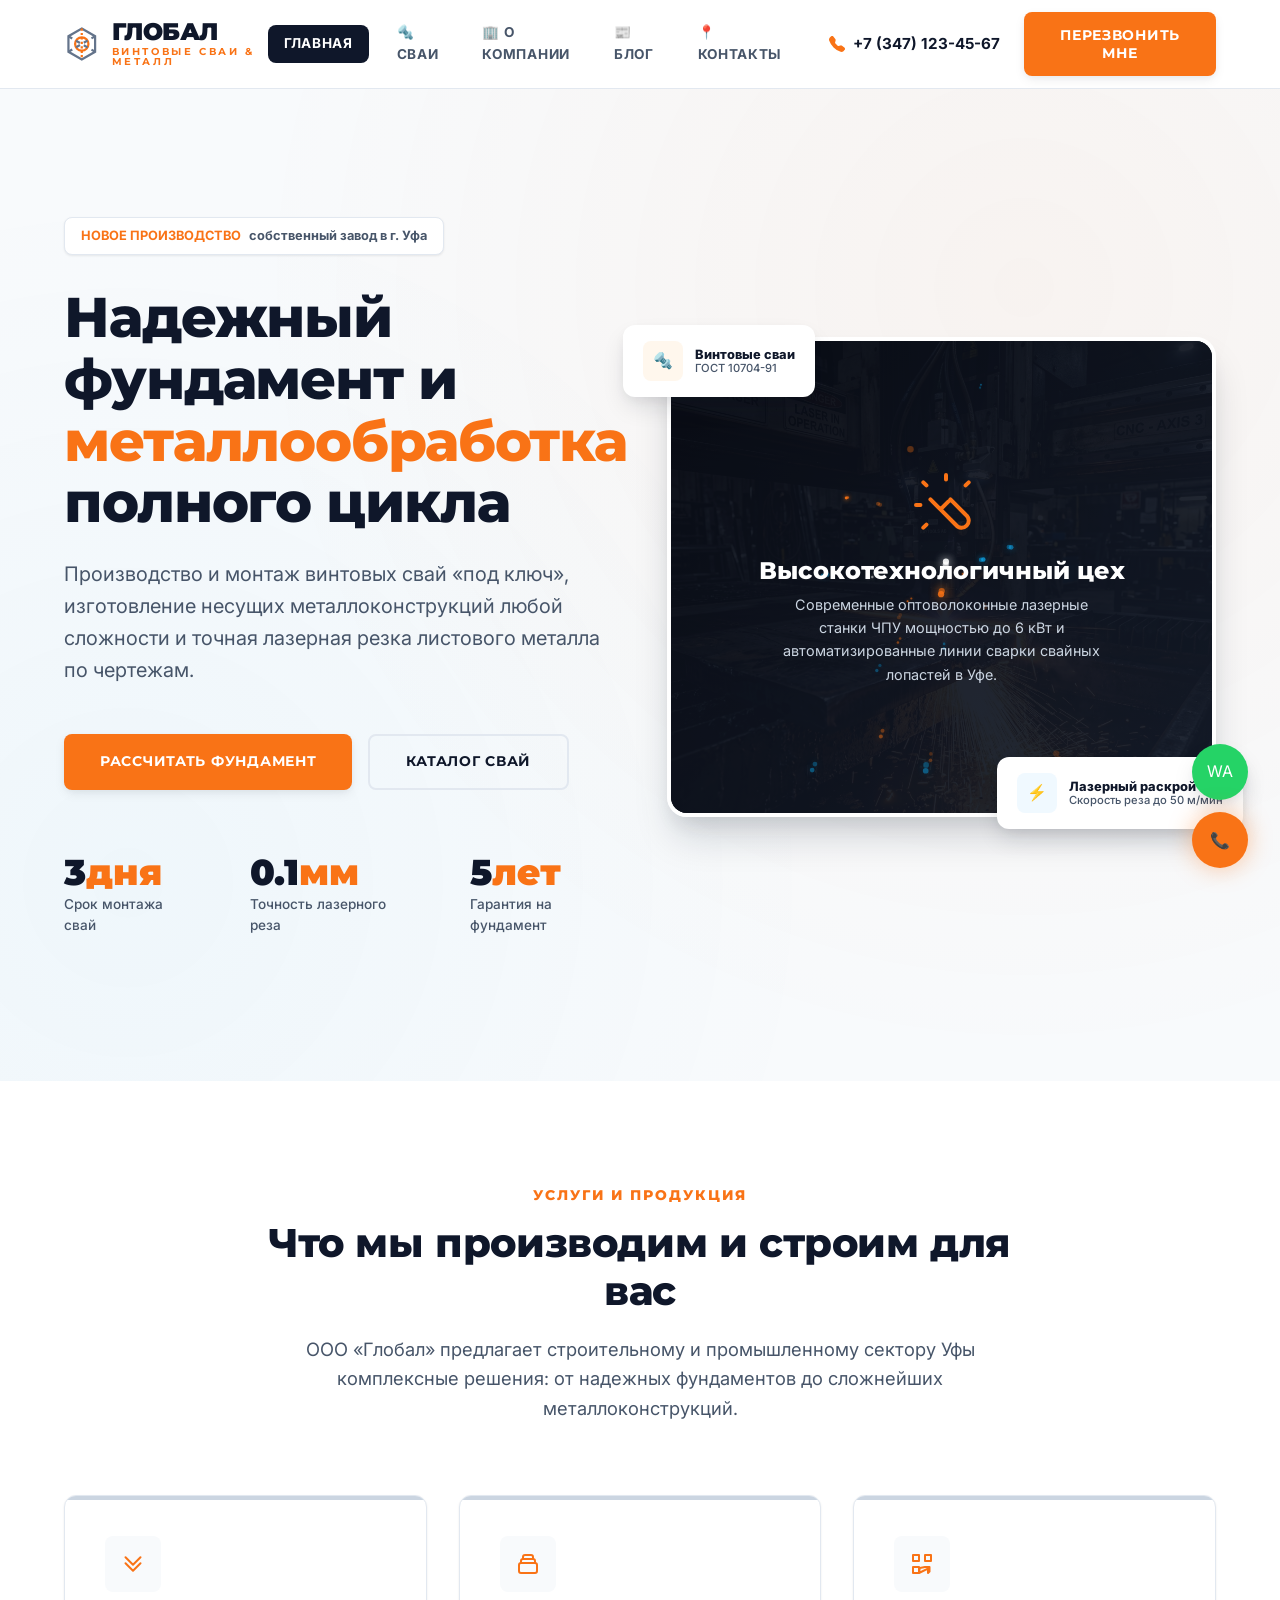
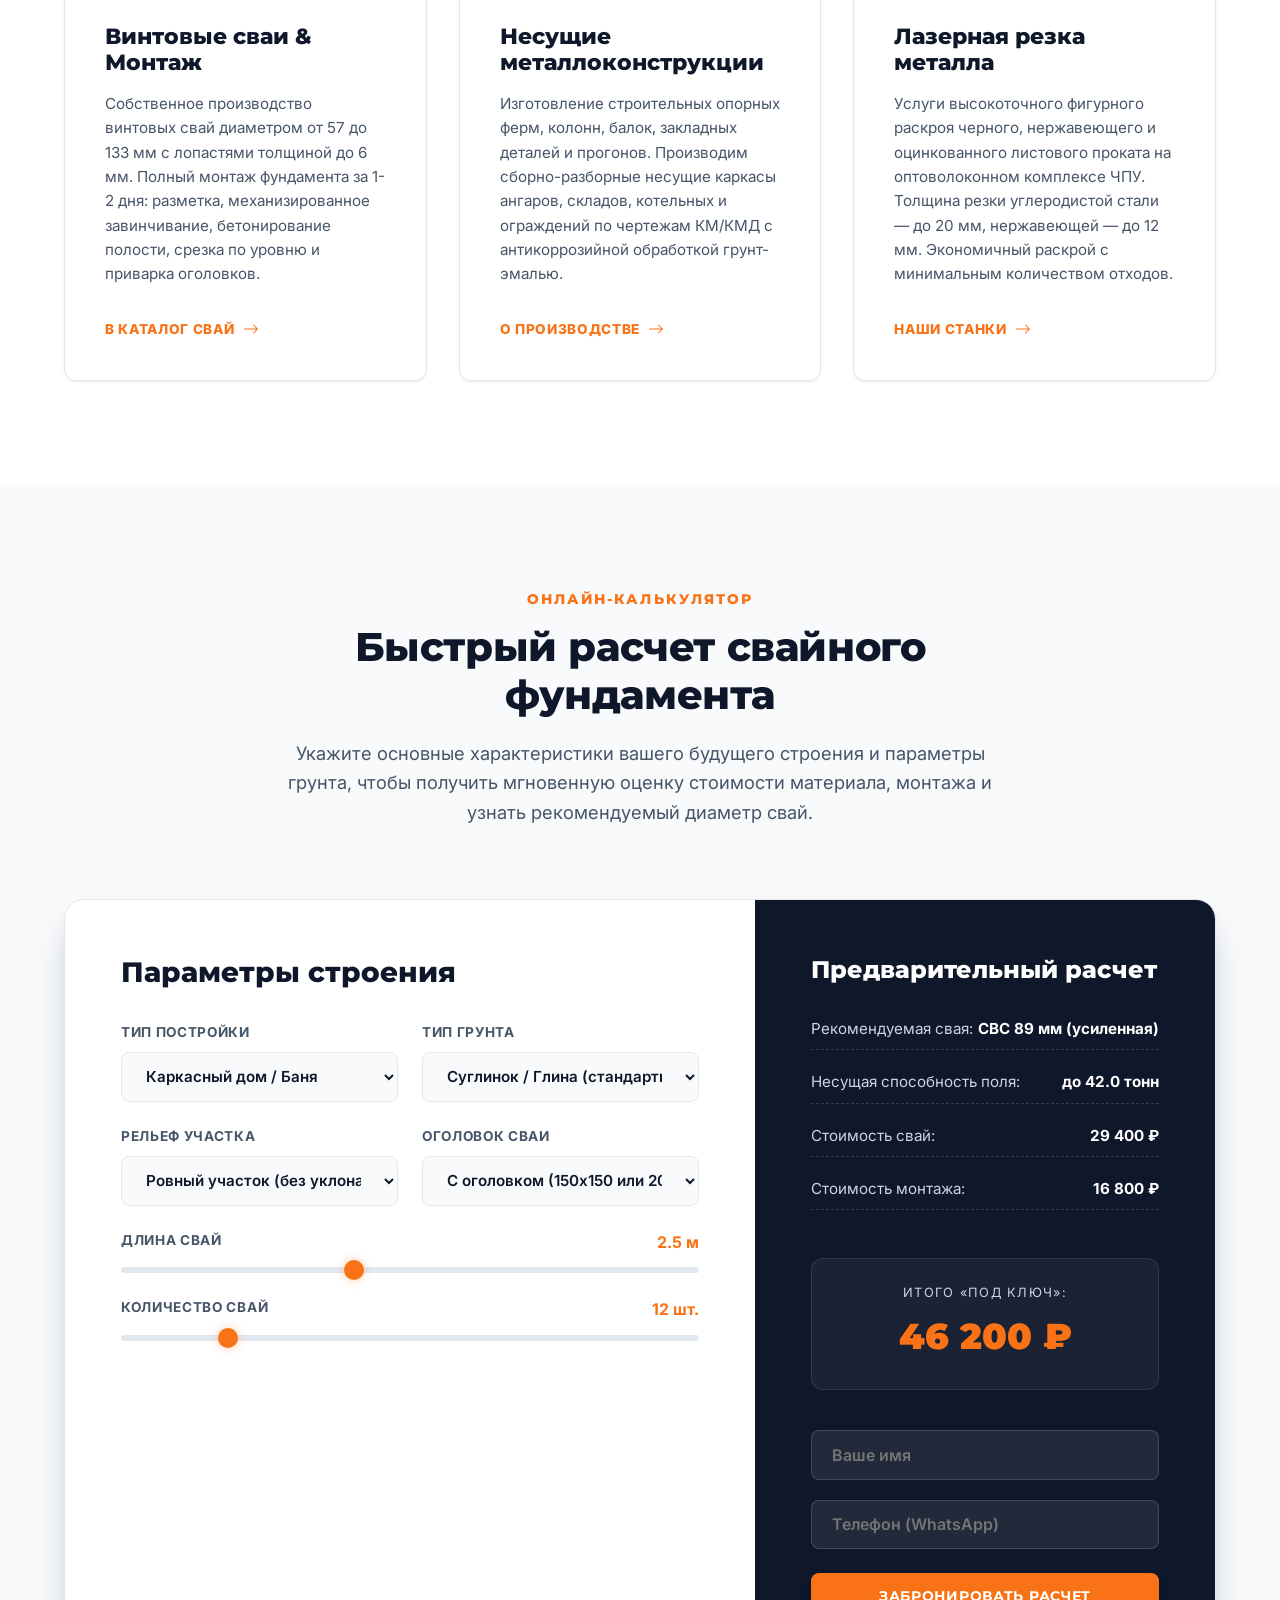
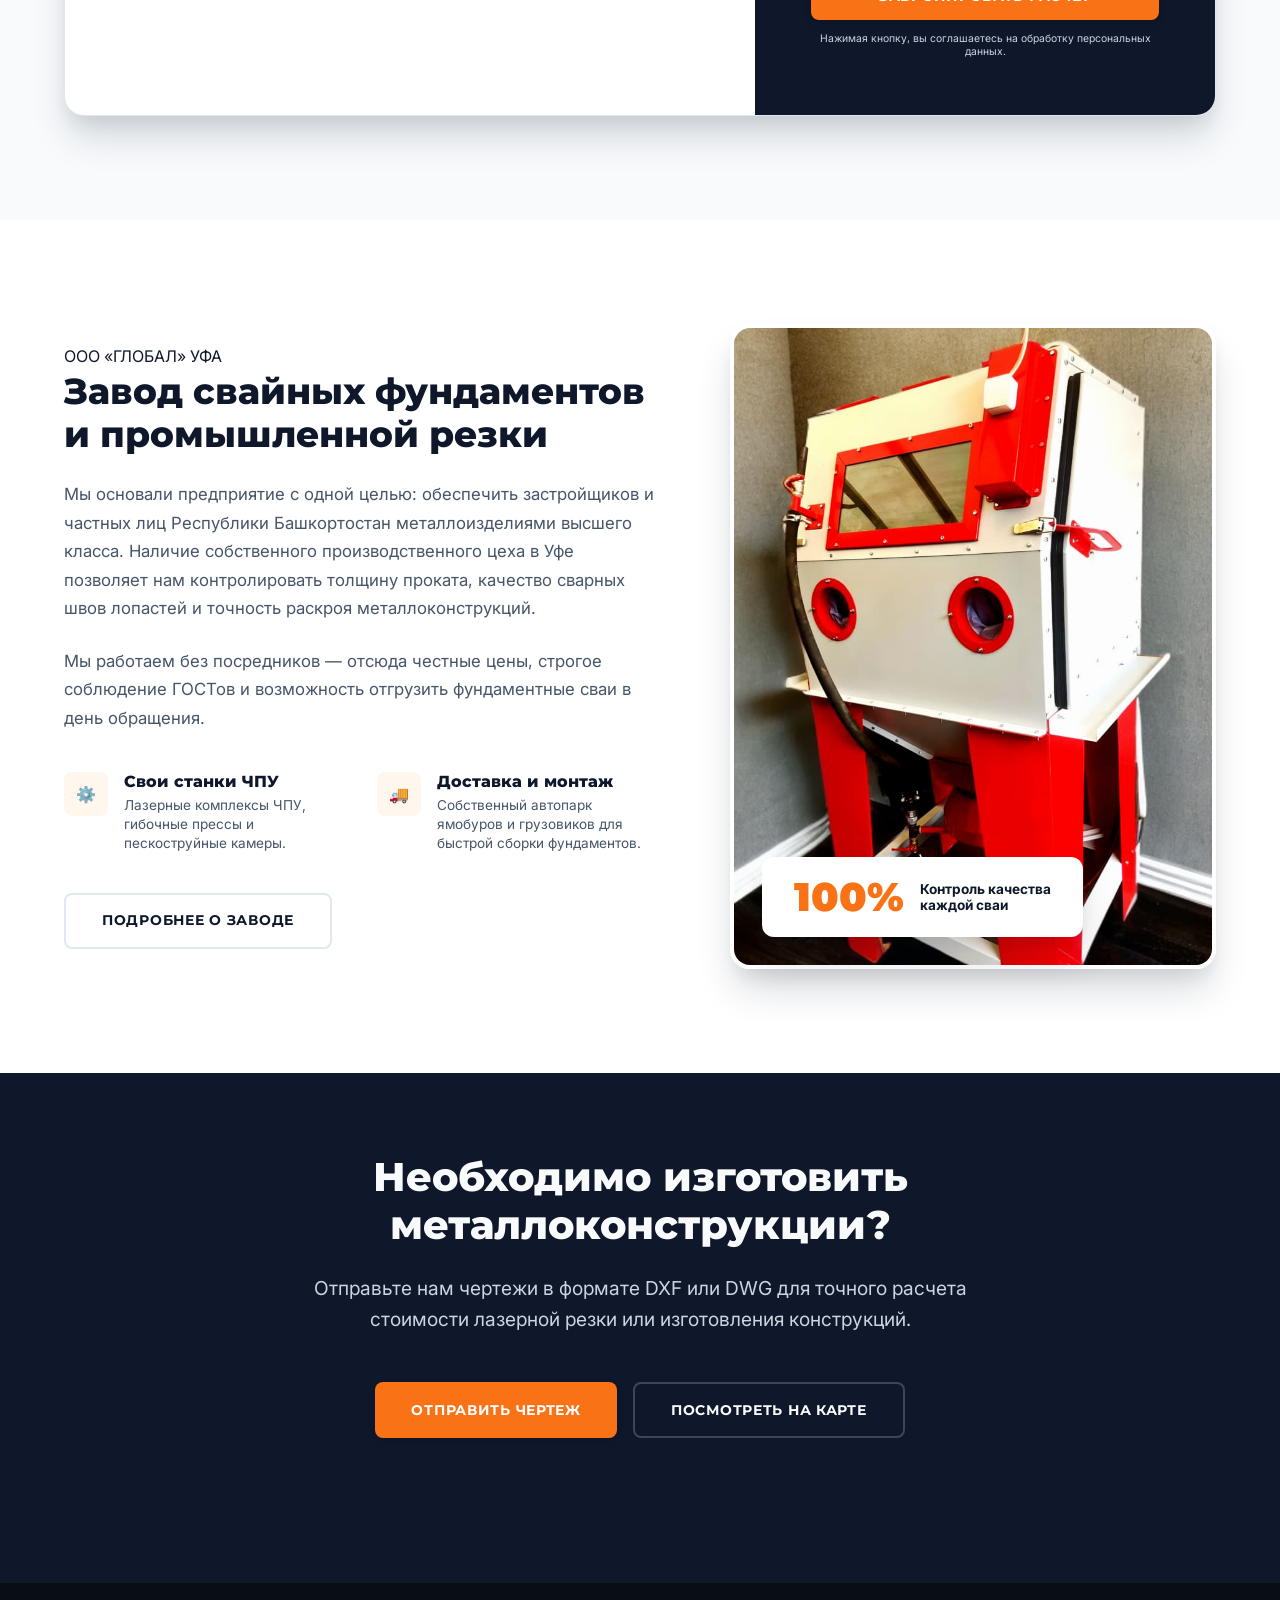
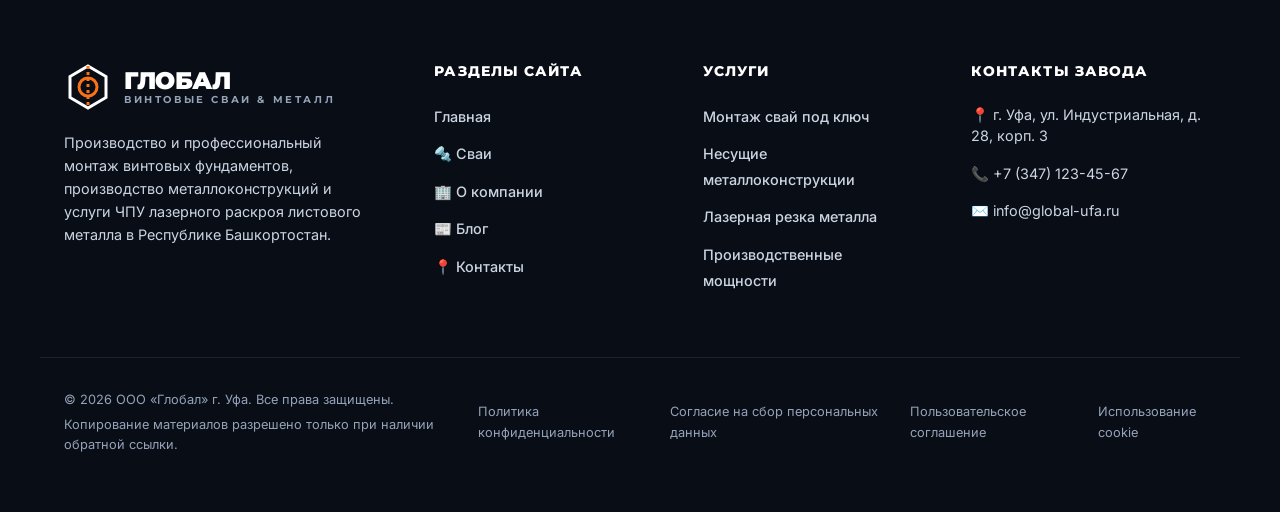
==== commit aca24d6a: "Add photorealistic industrial images to landing page and about sections" ====
--- a/index.html
+++ b/index.html
@@ -85,7 +85,7 @@
       
       <div class="hero-visual">
         <div class="hero-image-container">
-          <div class="hero-image-placeholder">
+          <div class="hero-image-placeholder with-bg">
             <!-- Sparks canvas inside placeholder to wow the user -->
             <canvas class="sparks-canvas" id="hero-sparks"></canvas>
             <svg xmlns="http://www.w3.org/2000/svg" width="64" height="64" fill="none" stroke="currentColor" stroke-width="1.5" viewBox="0 0 24 24">
@@ -320,14 +320,8 @@
       </div>
 
       <div class="about-image-side">
-        <div class="about-photo-card">
-          <div class="hero-image-placeholder">
-            <svg xmlns="http://www.w3.org/2000/svg" width="64" height="64" fill="none" stroke="currentColor" stroke-width="1.5" viewBox="0 0 24 24">
-              <path stroke-linecap="round" stroke-linejoin="round" d="M12 21a9.004 9.004 0 008.716-6.747M12 21a9.004 9.004 0 01-8.716-6.747M12 21c2.485 0 4.5-4.03 4.5-9S14.485 3 12 3m0 18c-2.485 0-4.5-4.03-4.5-9s2.015-9 4.5-9m0 0a9.015 9.015 0 019 9c0 1.39-.314 2.706-.877 3.88M12 3a9.015 9.015 0 00-9 9c0 1.39.314 2.706.877 3.88" />
-            </svg>
-            <h3>Промышленная база г. Уфа</h3>
-            <p>Наш цех расположен в индустриальном районе Уфы. Полный производственный цикл — от нарезки трубы до нанесения антикоррозийного эпоксидного состава.</p>
-          </div>
+        <div class="about-photo-card" style="height: 100%; overflow: hidden; border-radius: var(--radius-xl); box-shadow: var(--shadow-xl);">
+          <img src="images/pesokGL.jpeg" alt="Промышленная база завода ООО Глобал в Уфе" style="width: 100%; height: 100%; object-fit: cover; min-height: 380px;">
         </div>
         <div class="about-experience-badge">
           <div class="about-experience-num">100%</div>
--- a/styles.css
+++ b/styles.css
@@ -546,6 +546,11 @@
   padding: 3rem;
   text-align: center;
   position: relative;
+}
+
+.hero-image-placeholder.with-bg {
+  background: linear-gradient(135deg, rgba(9, 13, 22, 0.88) 0%, rgba(30, 41, 59, 0.88) 100%), url('images/laser_cutting.png') no-repeat center center;
+  background-size: cover;
 }
 
 /* Custom interactive sparks on hero placeholder */
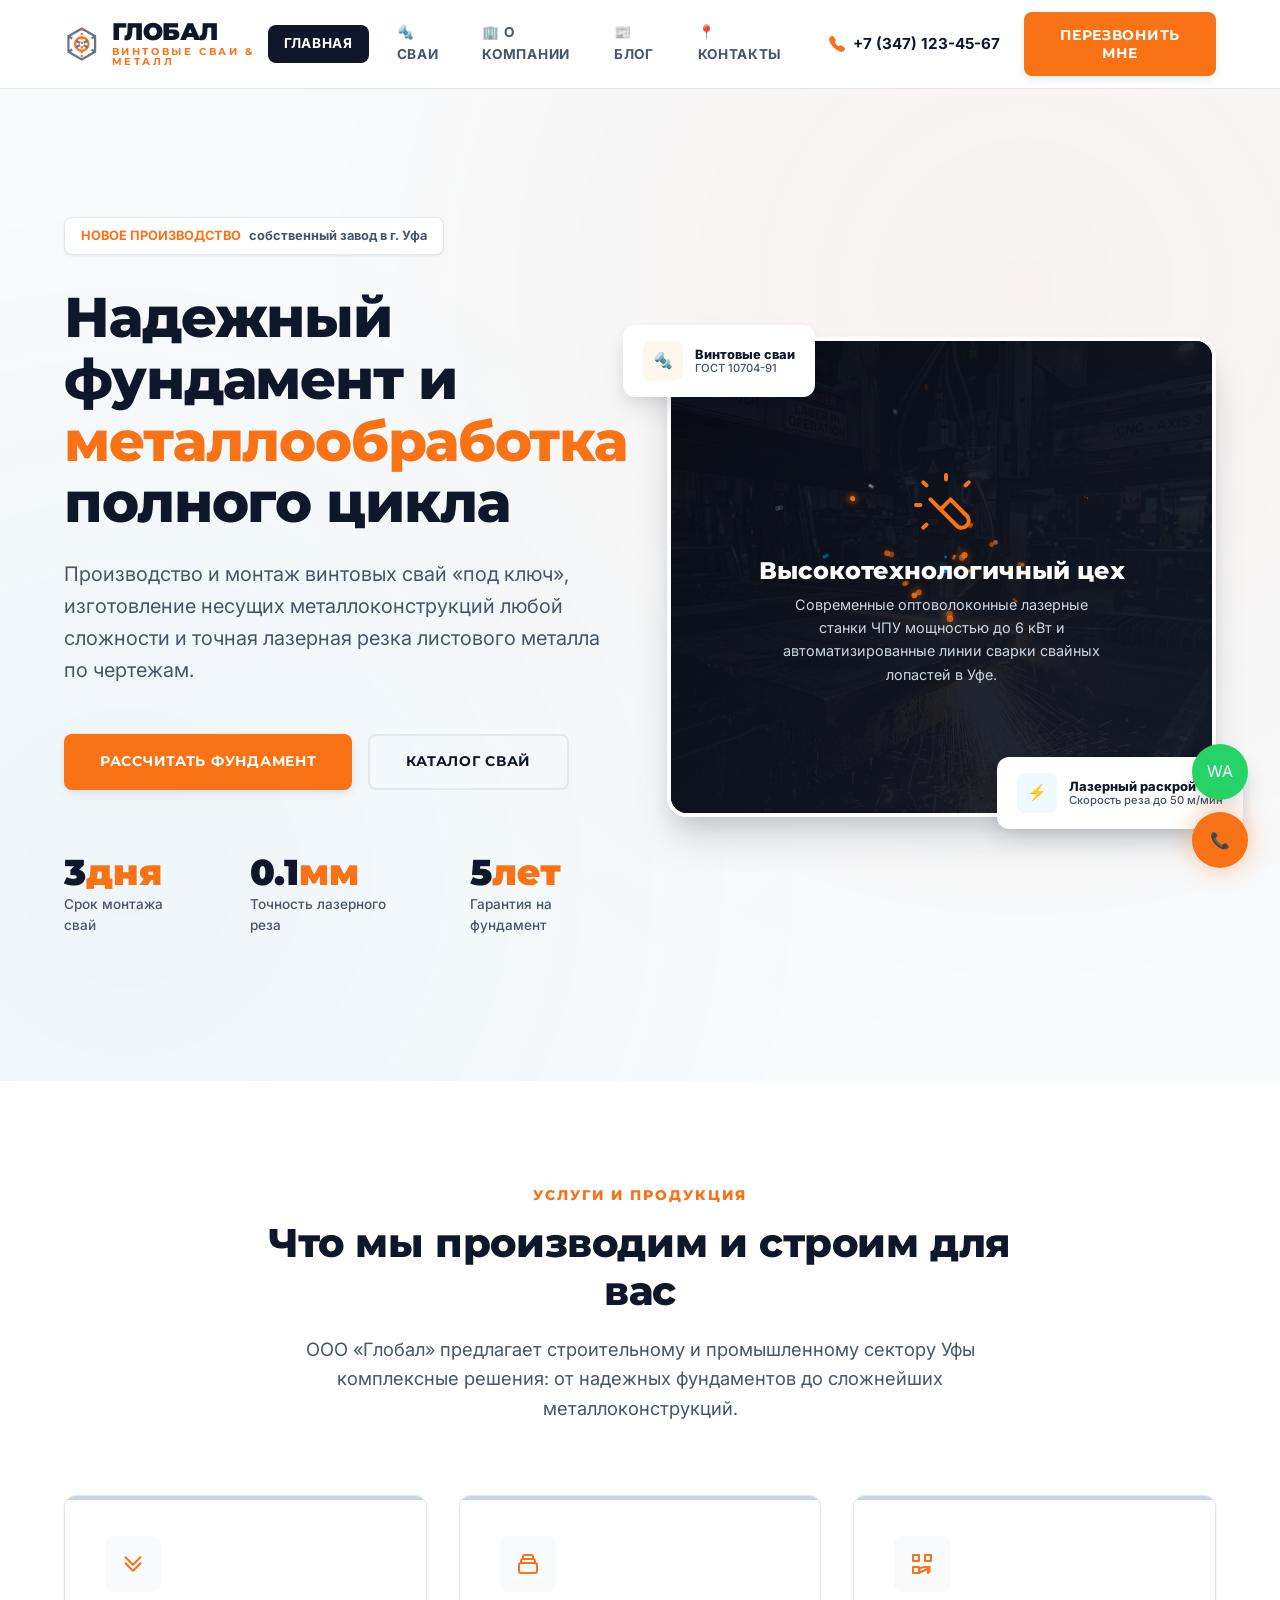
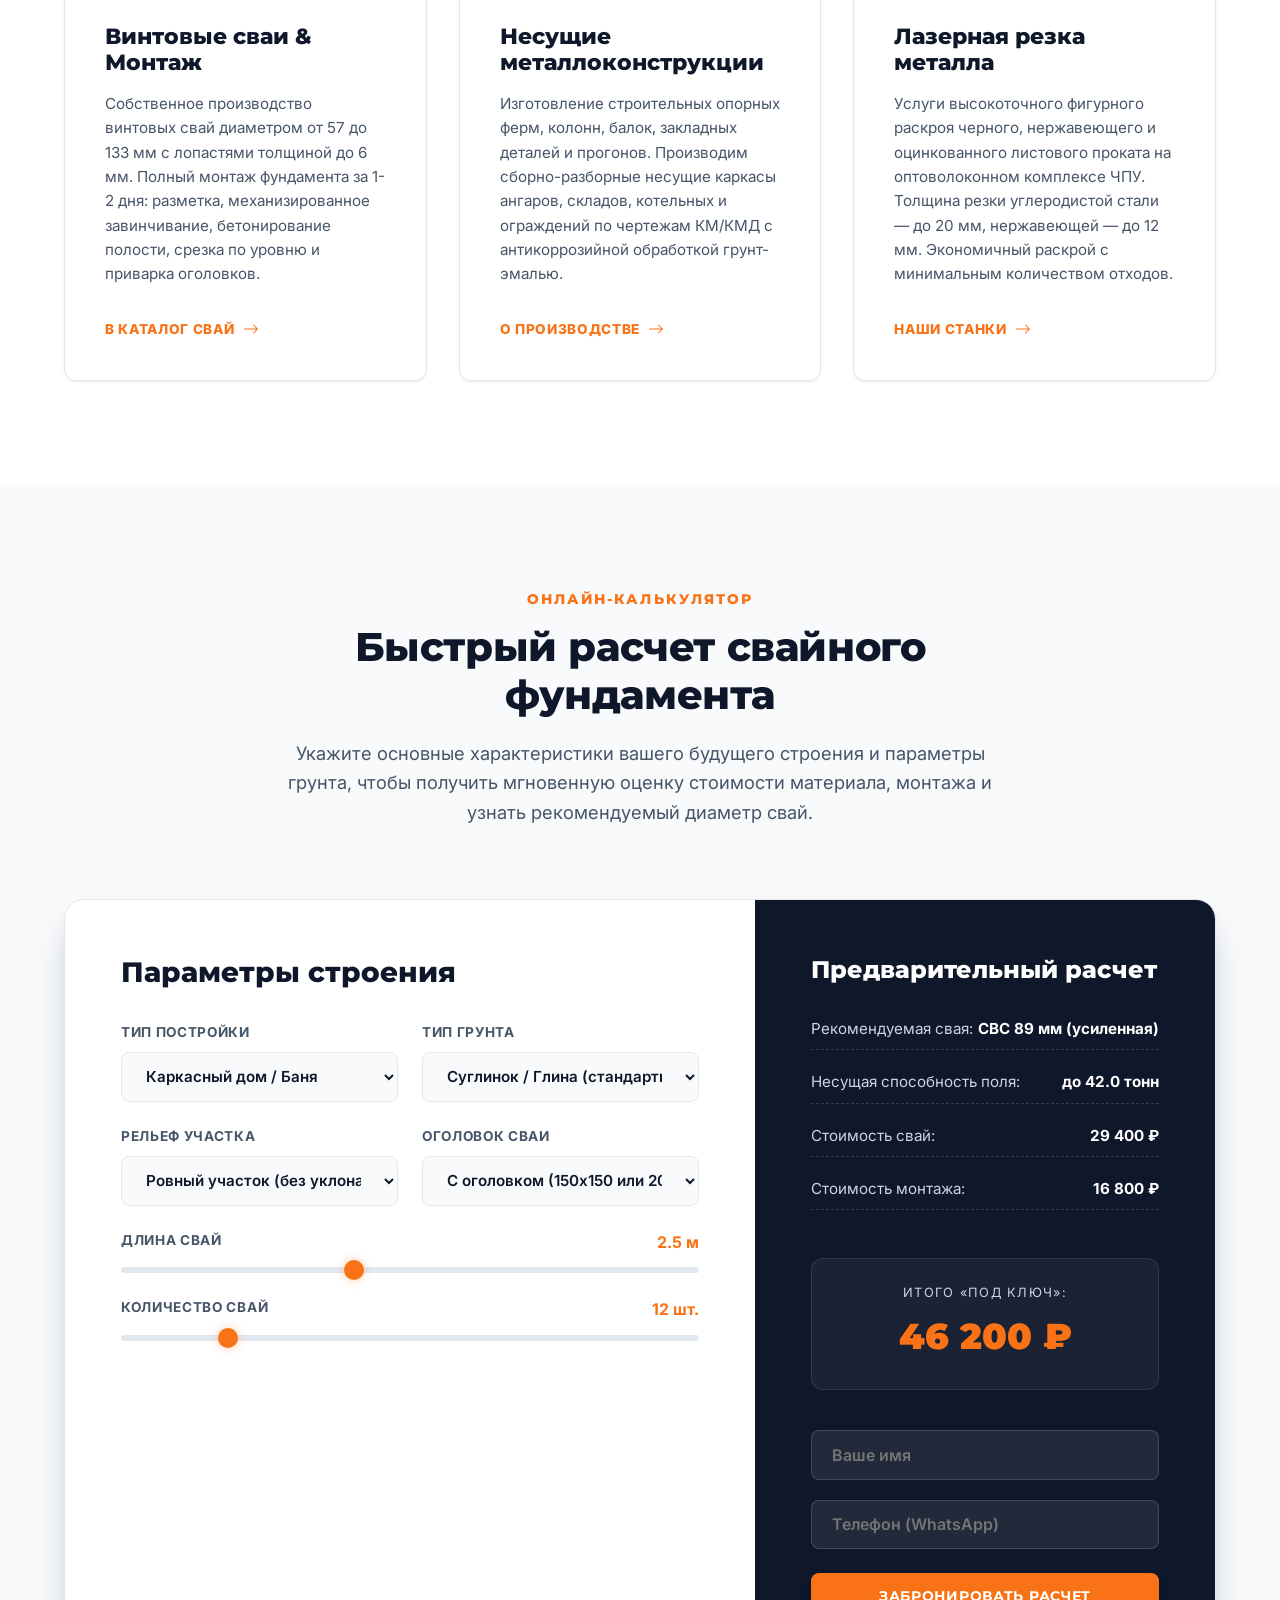
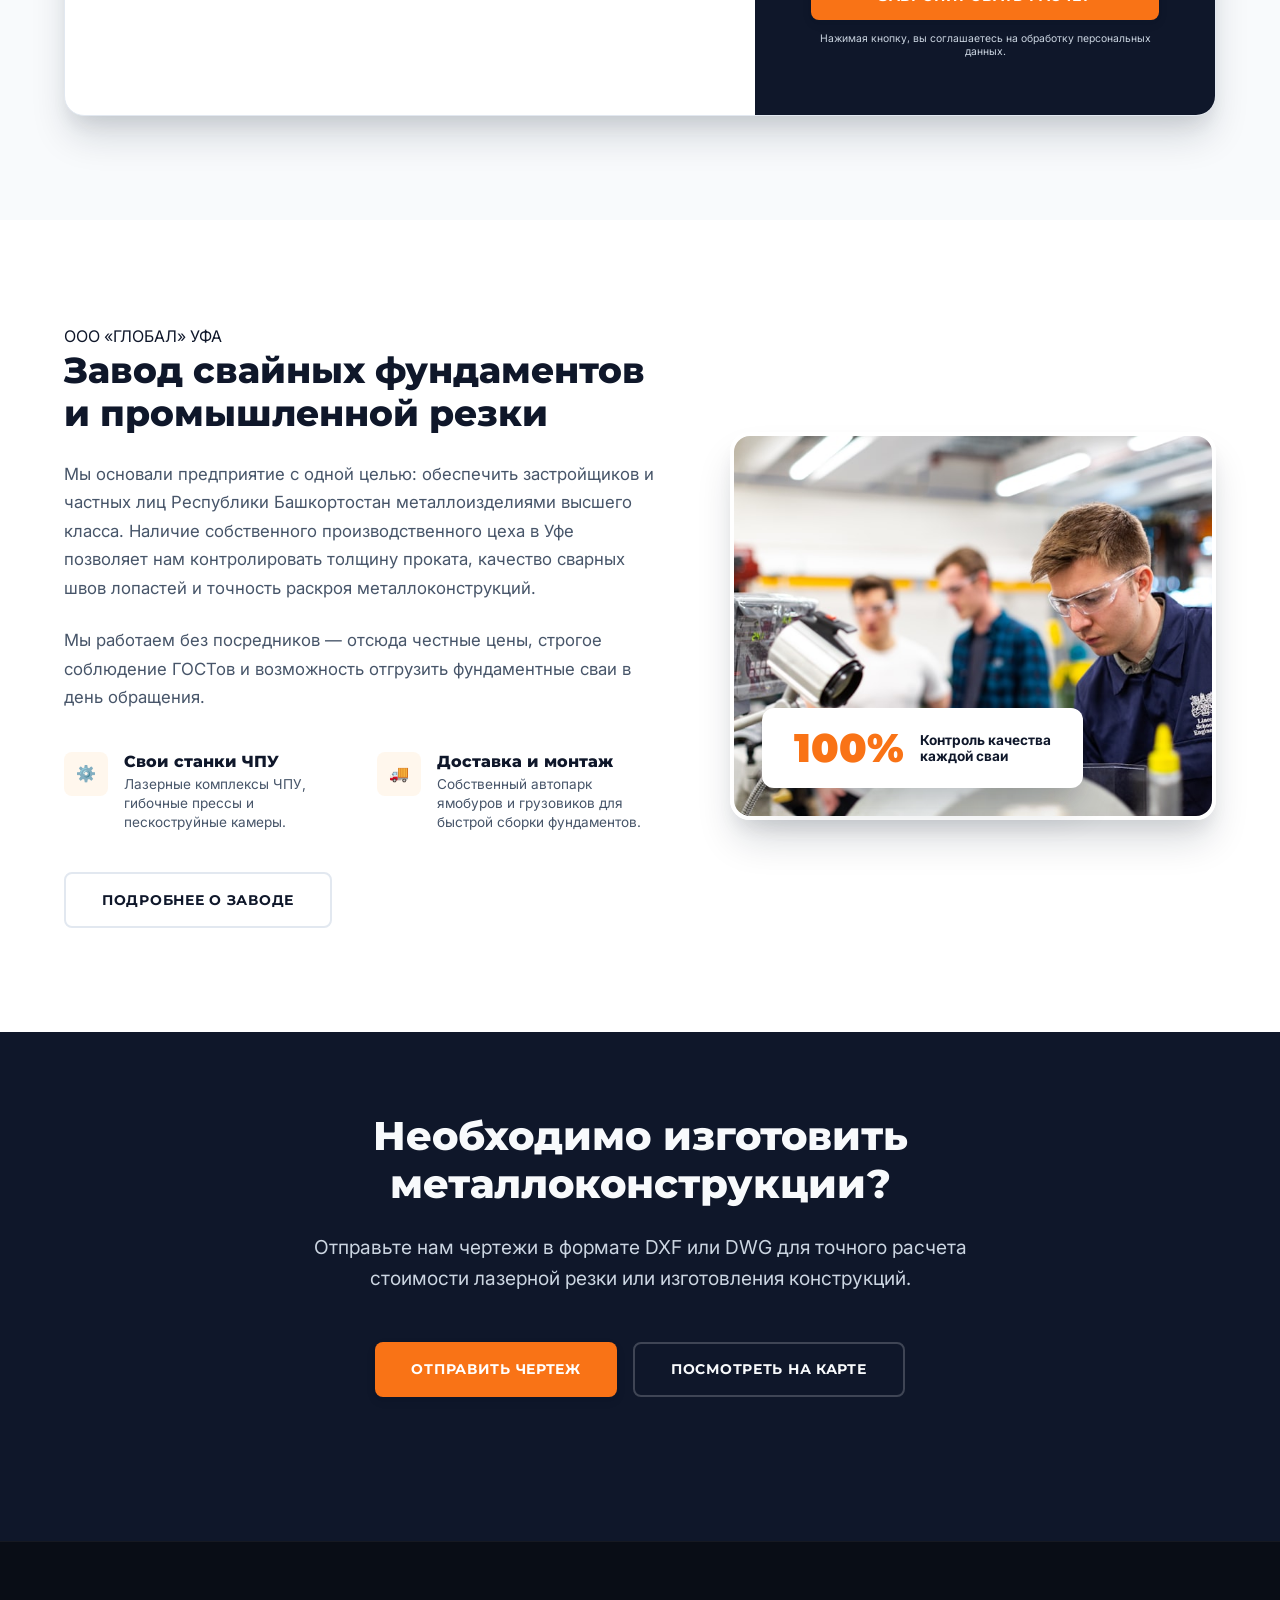
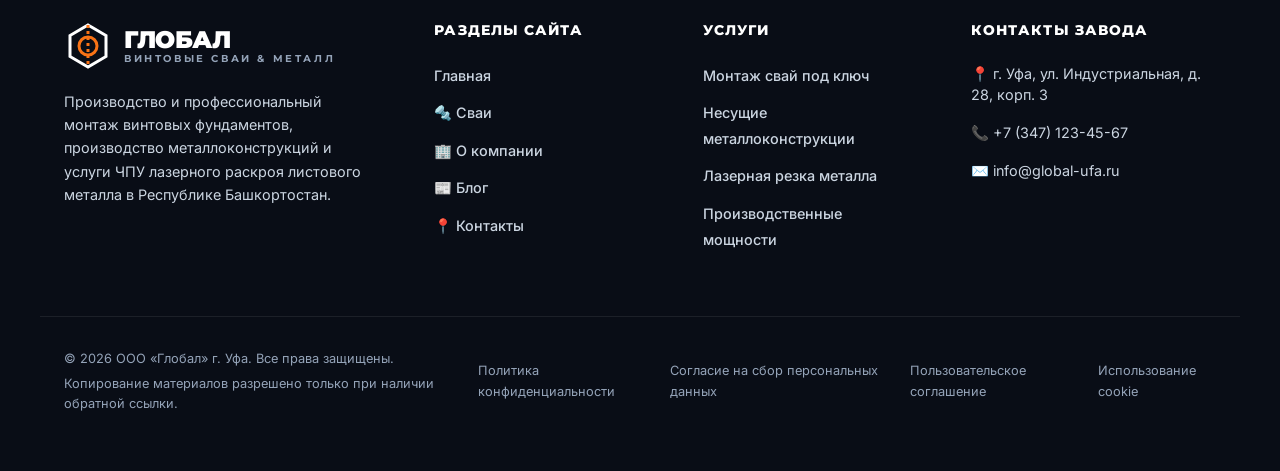
==== commit dfab5f93: "Replace incorrect local wheel rim images with photorealistic steel pipes and structure photos" ====
--- a/index.html
+++ b/index.html
@@ -321,7 +321,7 @@
 
       <div class="about-image-side">
         <div class="about-photo-card" style="height: 100%; overflow: hidden; border-radius: var(--radius-xl); box-shadow: var(--shadow-xl);">
-          <img src="images/pesokGL.jpeg" alt="Промышленная база завода ООО Глобал в Уфе" style="width: 100%; height: 100%; object-fit: cover; min-height: 380px;">
+          <img src="images/pesok.jpg" alt="Промышленная база завода ООО Глобал в Уфе" style="width: 100%; height: 100%; object-fit: cover; min-height: 380px;">
         </div>
         <div class="about-experience-badge">
           <div class="about-experience-num">100%</div>
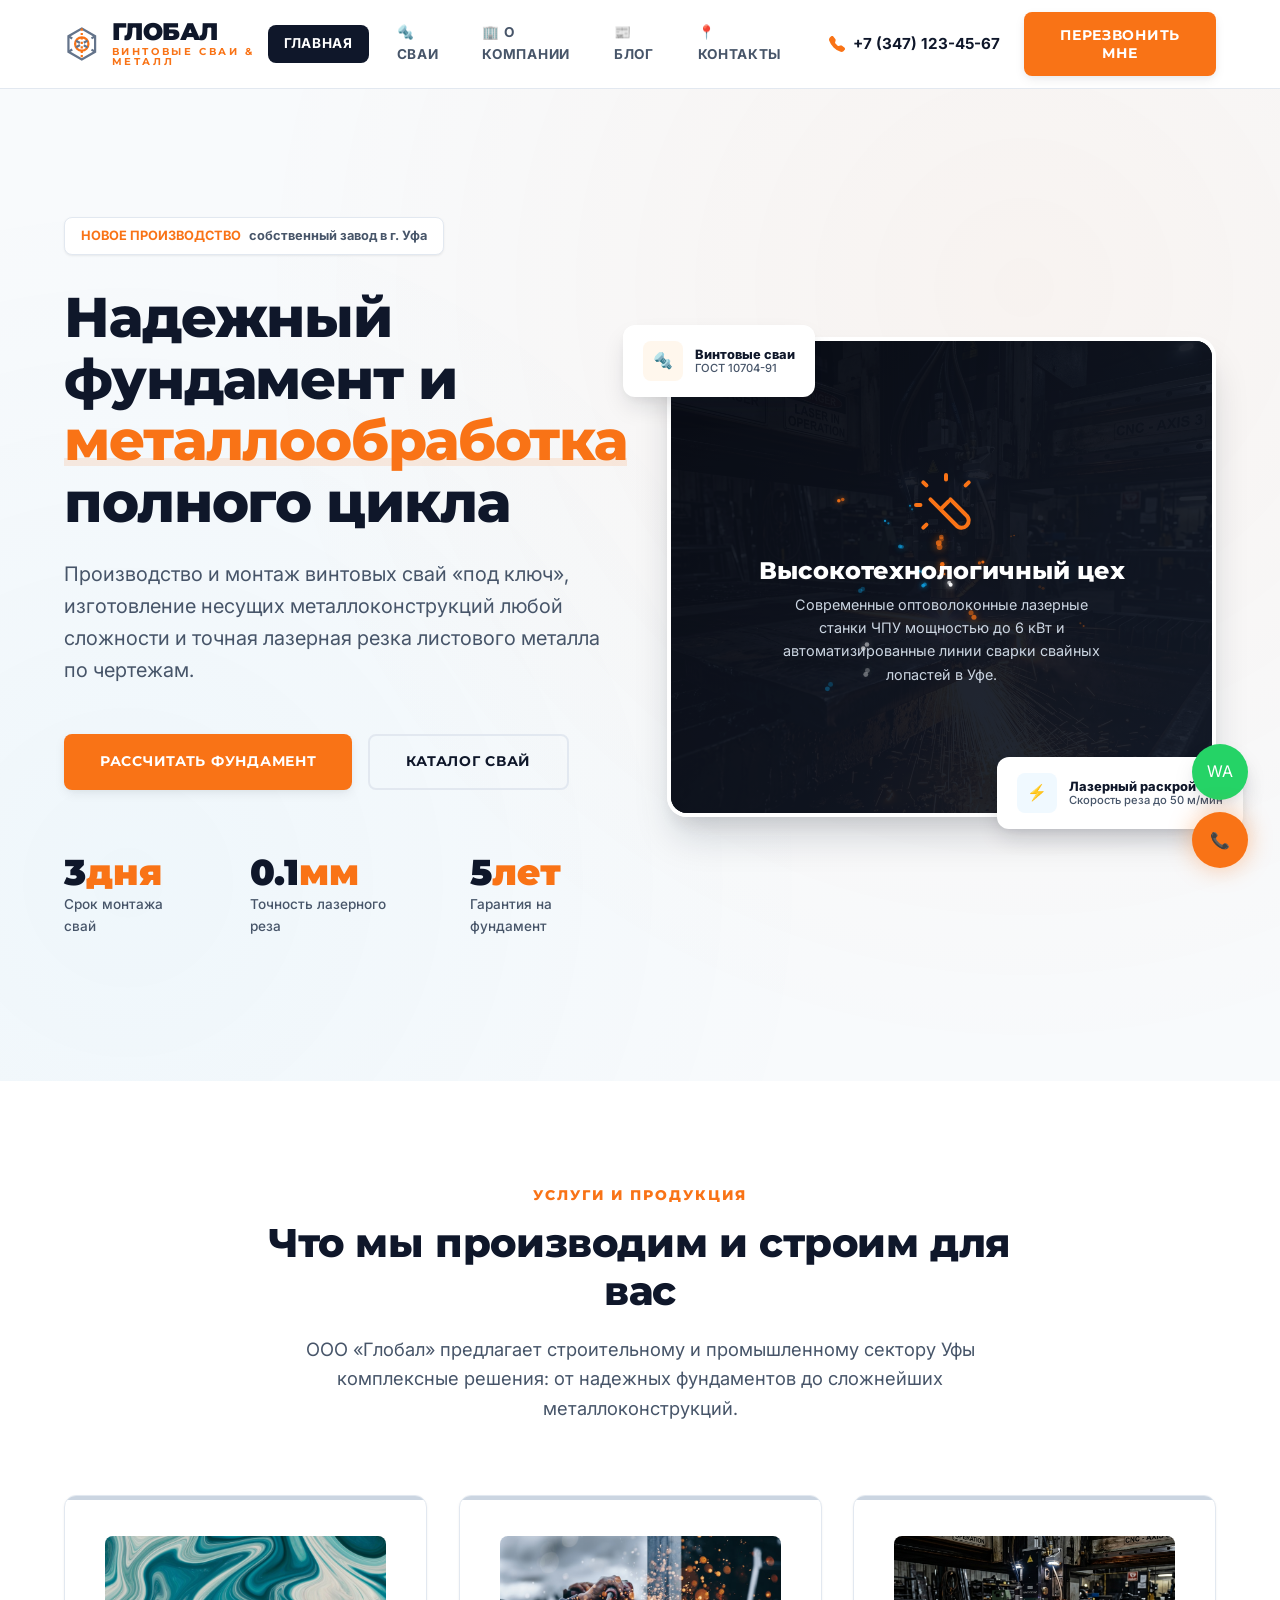
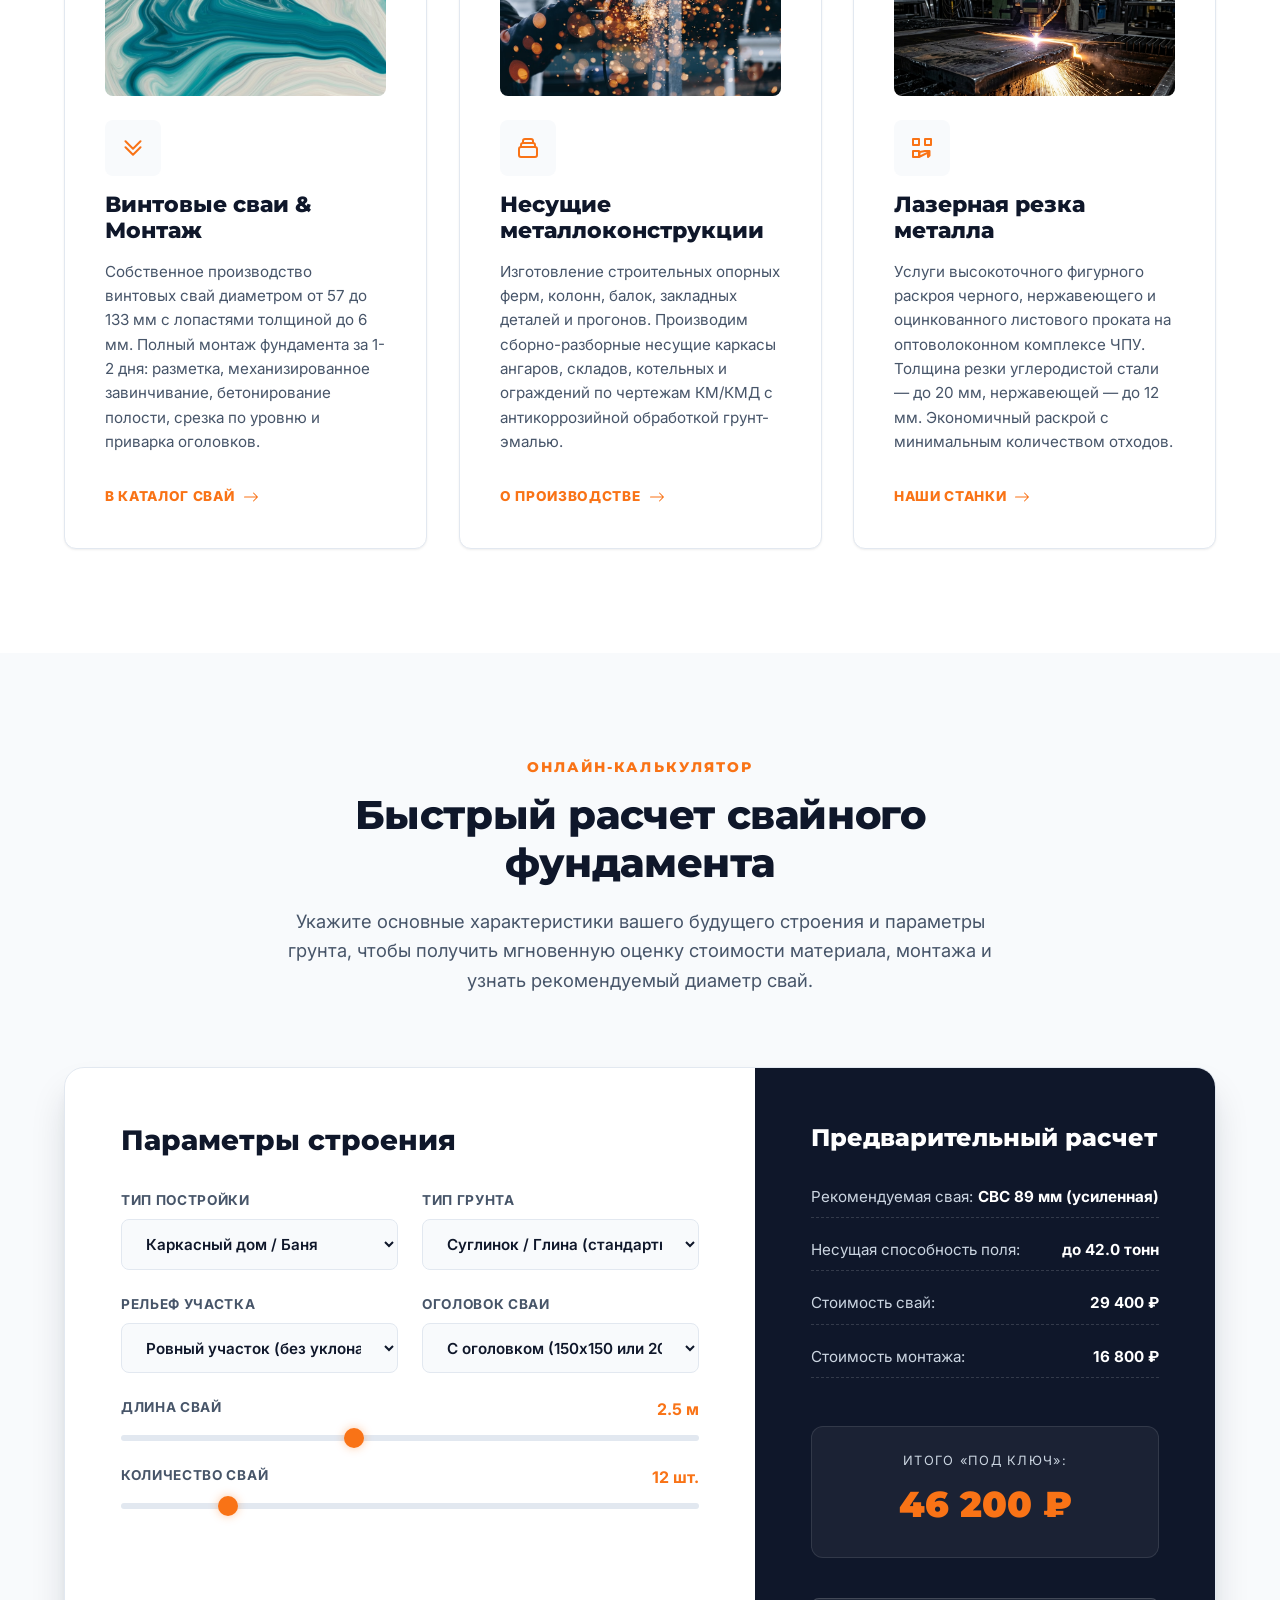
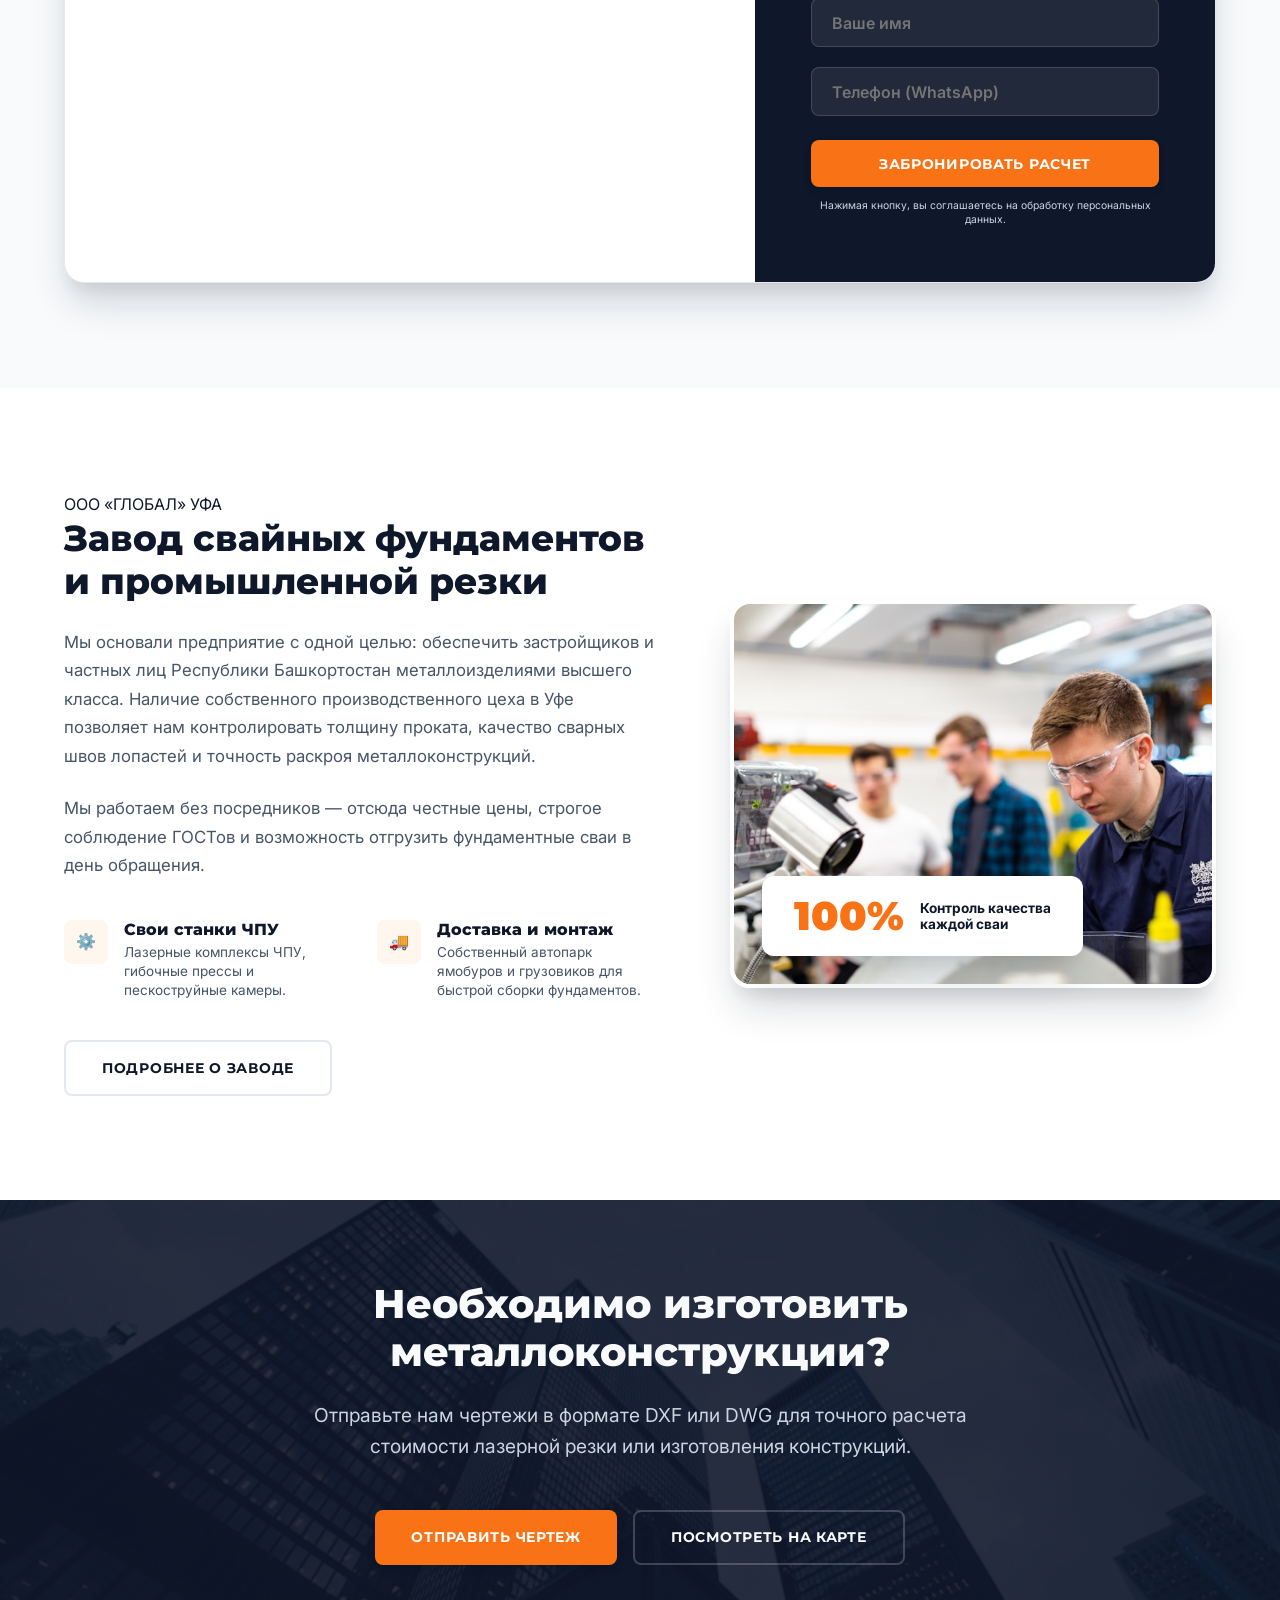
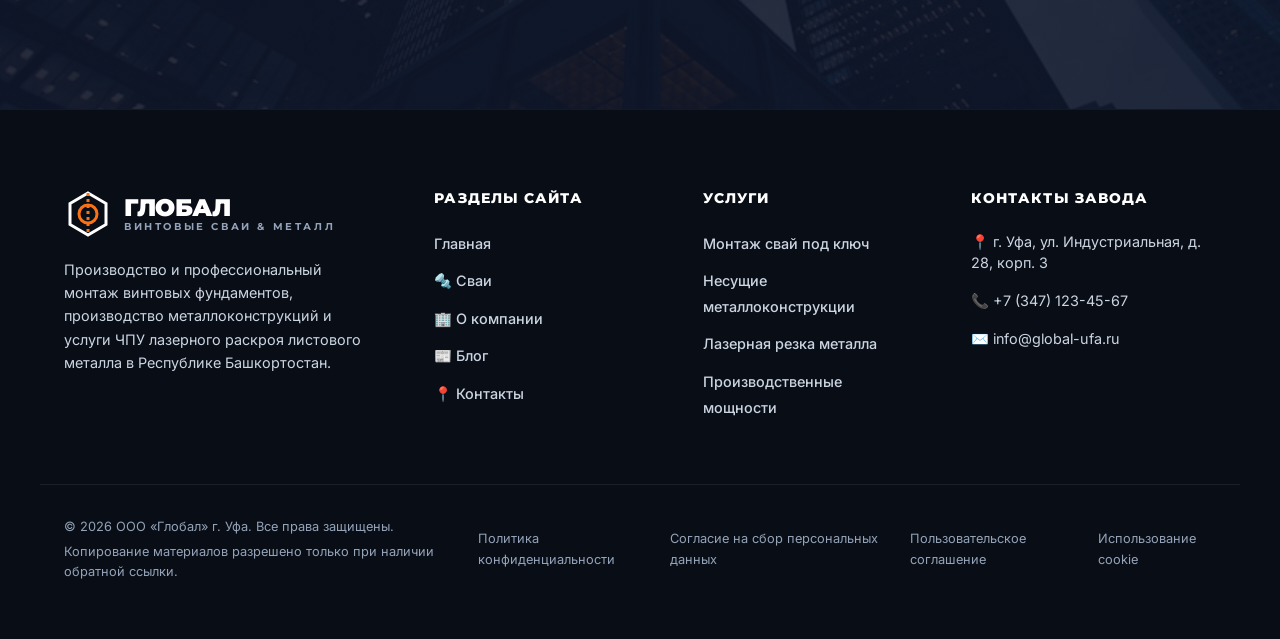
==== commit d39ef96b: "Integrate high-quality photorealistic image assets on every informational block on all pages" ====
--- a/index.html
+++ b/index.html
@@ -126,7 +126,10 @@
       <div class="grid-3 services-grid">
         <!-- Service 1 -->
         <div class="service-card">
-          <div class="service-icon-box">
+          <div class="service-card-photo" style="height: 160px; overflow: hidden; border-radius: var(--radius-md); margin-bottom: 1.5rem;">
+            <img src="images/pipes.jpg" alt="Винтовые сваи" style="width: 100%; height: 100%; object-fit: cover;">
+          </div>
+          <div class="service-icon-box" style="margin-bottom: 1rem;">
             <svg xmlns="http://www.w3.org/2000/svg" width="24" height="24" fill="none" stroke="currentColor" stroke-width="2" viewBox="0 0 24 24">
               <path stroke-linecap="round" stroke-linejoin="round" d="M19.5 5.25l-7.5 7.5-7.5-7.5m15 6l-7.5 7.5-7.5-7.5" />
             </svg>
@@ -143,7 +146,10 @@
 
         <!-- Service 2 -->
         <div class="service-card">
-          <div class="service-icon-box">
+          <div class="service-card-photo" style="height: 160px; overflow: hidden; border-radius: var(--radius-md); margin-bottom: 1.5rem;">
+            <img src="images/structures.jpg" alt="Несущие металлоконструкции" style="width: 100%; height: 100%; object-fit: cover;">
+          </div>
+          <div class="service-icon-box" style="margin-bottom: 1rem;">
             <svg xmlns="http://www.w3.org/2000/svg" width="24" height="24" fill="none" stroke="currentColor" stroke-width="2" viewBox="0 0 24 24">
               <path stroke-linecap="round" stroke-linejoin="round" d="M19 11H5m14 0a2 2 0 012 2v6a2 2 0 01-2 2H5a2 2 0 01-2-2v-6a2 2 0 012-2m14 0V9a2 2 0 00-2-2M5 11V9a2 2 0 012-2m0 0V5a2 2 0 012-2h6a2 2 0 012 2v2M7 7h10" />
             </svg>
@@ -160,7 +166,10 @@
 
         <!-- Service 3 -->
         <div class="service-card">
-          <div class="service-icon-box">
+          <div class="service-card-photo" style="height: 160px; overflow: hidden; border-radius: var(--radius-md); margin-bottom: 1.5rem;">
+            <img src="images/laser_cutting.png" alt="Лазерная резка металла" style="width: 100%; height: 100%; object-fit: cover;">
+          </div>
+          <div class="service-icon-box" style="margin-bottom: 1rem;">
             <svg xmlns="http://www.w3.org/2000/svg" width="24" height="24" fill="none" stroke="currentColor" stroke-width="2" viewBox="0 0 24 24">
               <path stroke-linecap="round" stroke-linejoin="round" d="M9.813 15.904L9 21l8.904-4.452L18 21l1.5-1.5V15h-4.5l-5.187.904zM21 3h-6v6h6V3zM9 3H3v6h6V3zM9 15H3v6h6v-6z" />
             </svg>
@@ -332,7 +341,7 @@
   </section>
 
   <!-- --- CTA banner --- -->
-  <section class="section section-dark" style="padding: 5rem 0;">
+  <section class="section section-dark" style="padding: 5rem 0; background: linear-gradient(180deg, rgba(15, 23, 42, 0.9) 0%, rgba(15, 23, 42, 0.9) 100%), url('images/cta_bg.jpg') no-repeat center center; background-size: cover;">
     <div class="container" style="text-align: center; max-width: 800px;">
       <h2 style="font-size: 2.5rem; margin-bottom: 1.5rem; font-weight: 800;">Необходимо изготовить металлоконструкции?</h2>
       <p style="font-size: 1.2rem; color: var(--text-light-secondary); margin-bottom: 3rem;">Отправьте нам чертежи в формате DXF или DWG для точного расчета стоимости лазерной резки или изготовления конструкций.</p>
--- a/styles.css
+++ b/styles.css
@@ -1403,7 +1403,8 @@
 /* Map Mock visual */
 .map-mock-container {
   height: 350px;
-  background-color: var(--bg-tertiary);
+  background: linear-gradient(135deg, rgba(255,255,255,0.88) 0%, rgba(241,245,249,0.92) 100%), url('images/map_bg.jpg') no-repeat center center;
+  background-size: cover;
   border-radius: var(--radius-xl);
   overflow: hidden;
   border: 4px solid white;
@@ -1891,3 +1892,61 @@
     justify-content: center;
   }
 }
+
+/* --- Premium Scroll Reveal Effects --- */
+.scroll-reveal {
+  opacity: 0;
+  transform: translateY(40px);
+  transition: opacity 1.2s cubic-bezier(0.16, 1, 0.3, 1), transform 1.2s cubic-bezier(0.16, 1, 0.3, 1);
+  will-change: transform, opacity;
+}
+
+.scroll-reveal.visible {
+  opacity: 1;
+  transform: translateY(0);
+}
+
+.reveal-delay-1 { transition-delay: 0.1s; }
+.reveal-delay-2 { transition-delay: 0.2s; }
+.reveal-delay-3 { transition-delay: 0.3s; }
+.reveal-delay-4 { transition-delay: 0.4s; }
+
+/* --- Button Shimmer Effect --- */
+.btn::after {
+  content: '';
+  position: absolute;
+  top: 0;
+  left: -50%;
+  width: 200%;
+  height: 100%;
+  background: linear-gradient(
+    to right,
+    rgba(255, 255, 255, 0) 0%,
+    rgba(255, 255, 255, 0.3) 50%,
+    rgba(255, 255, 255, 0) 100%
+  );
+  transform: skewX(-25deg);
+  transition: 0.75s;
+  pointer-events: none;
+  opacity: 0;
+}
+
+.btn:hover::after {
+  left: 125%;
+  opacity: 1;
+  transition: 0.75s ease-in-out;
+}
+
+/* --- Card Hover Glow Enhancements --- */
+.service-card:hover {
+  box-shadow: 0 20px 40px -15px rgba(249, 115, 22, 0.15);
+}
+
+.product-card:hover {
+  transform: translateY(-5px);
+  box-shadow: 0 20px 40px -15px rgba(14, 165, 233, 0.15);
+}
+
+.calc-container:hover {
+  box-shadow: 0 25px 50px -12px rgba(15, 23, 42, 0.15);
+}
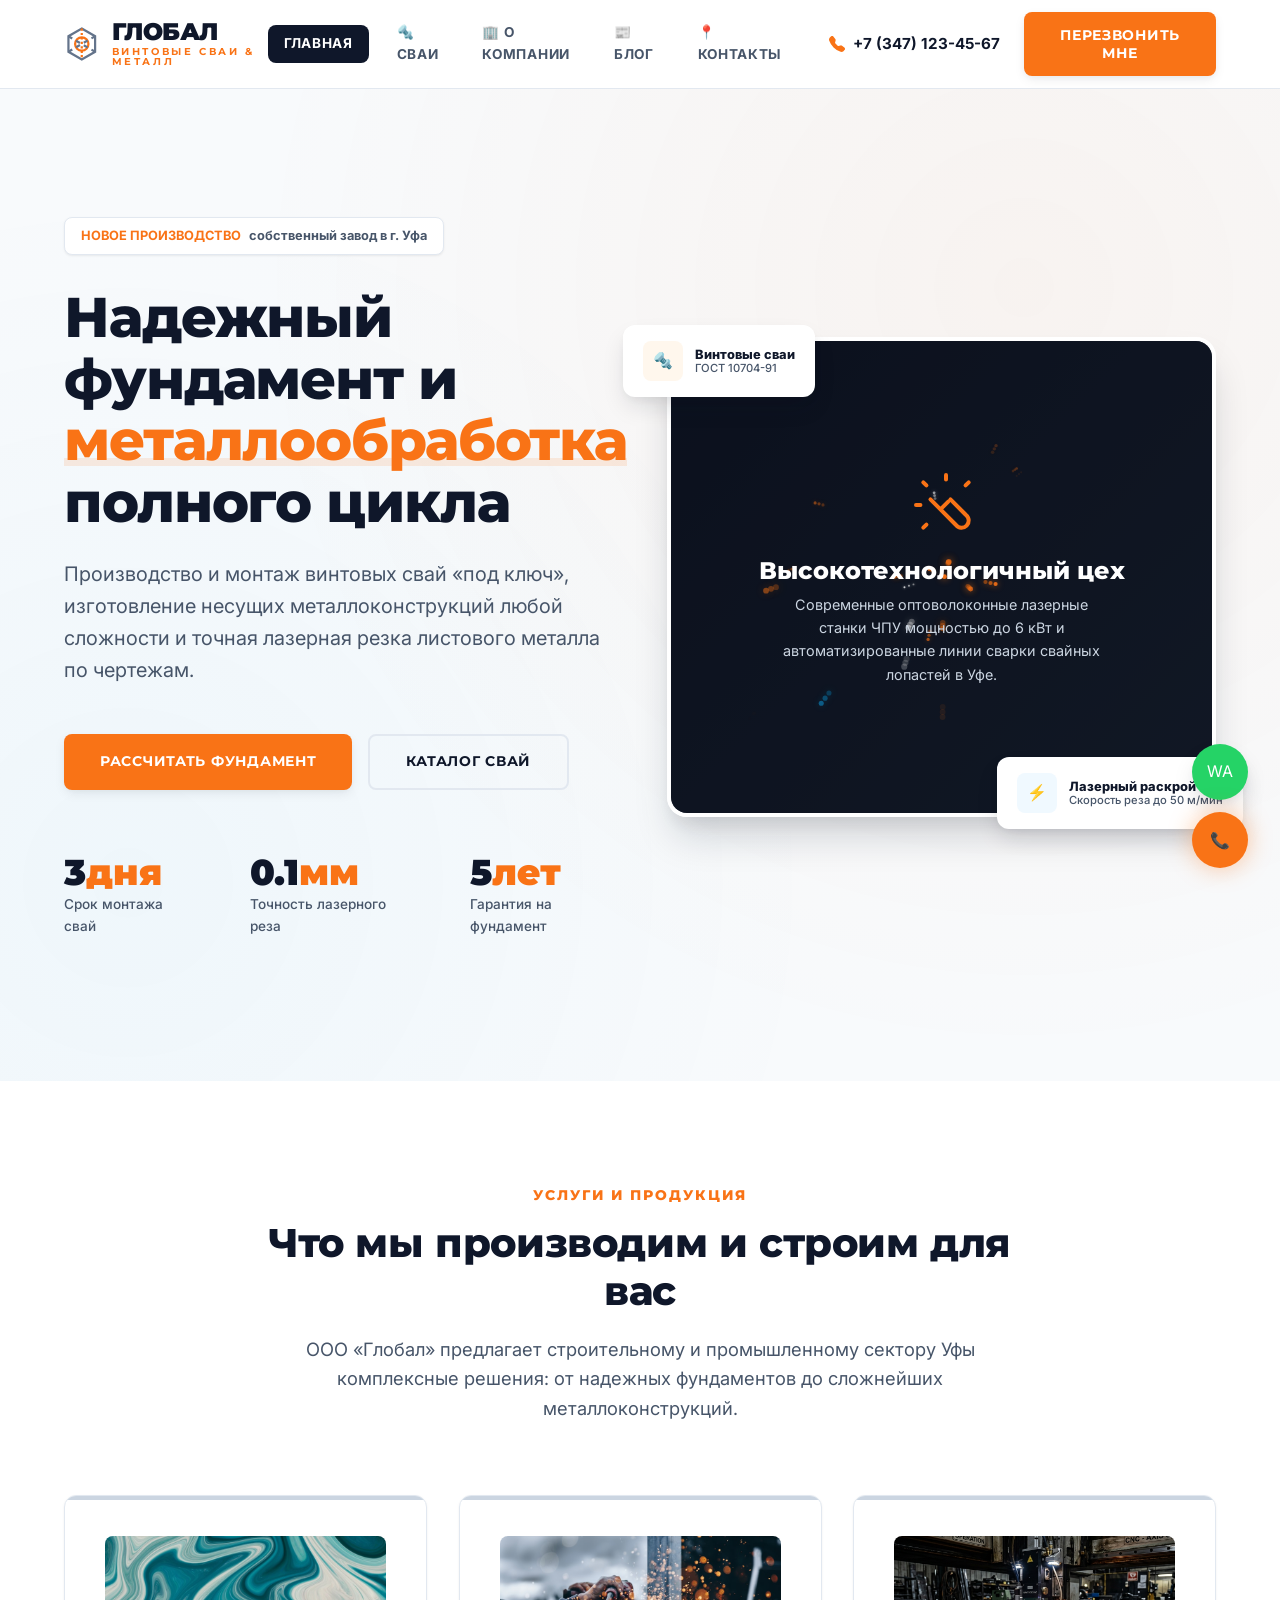
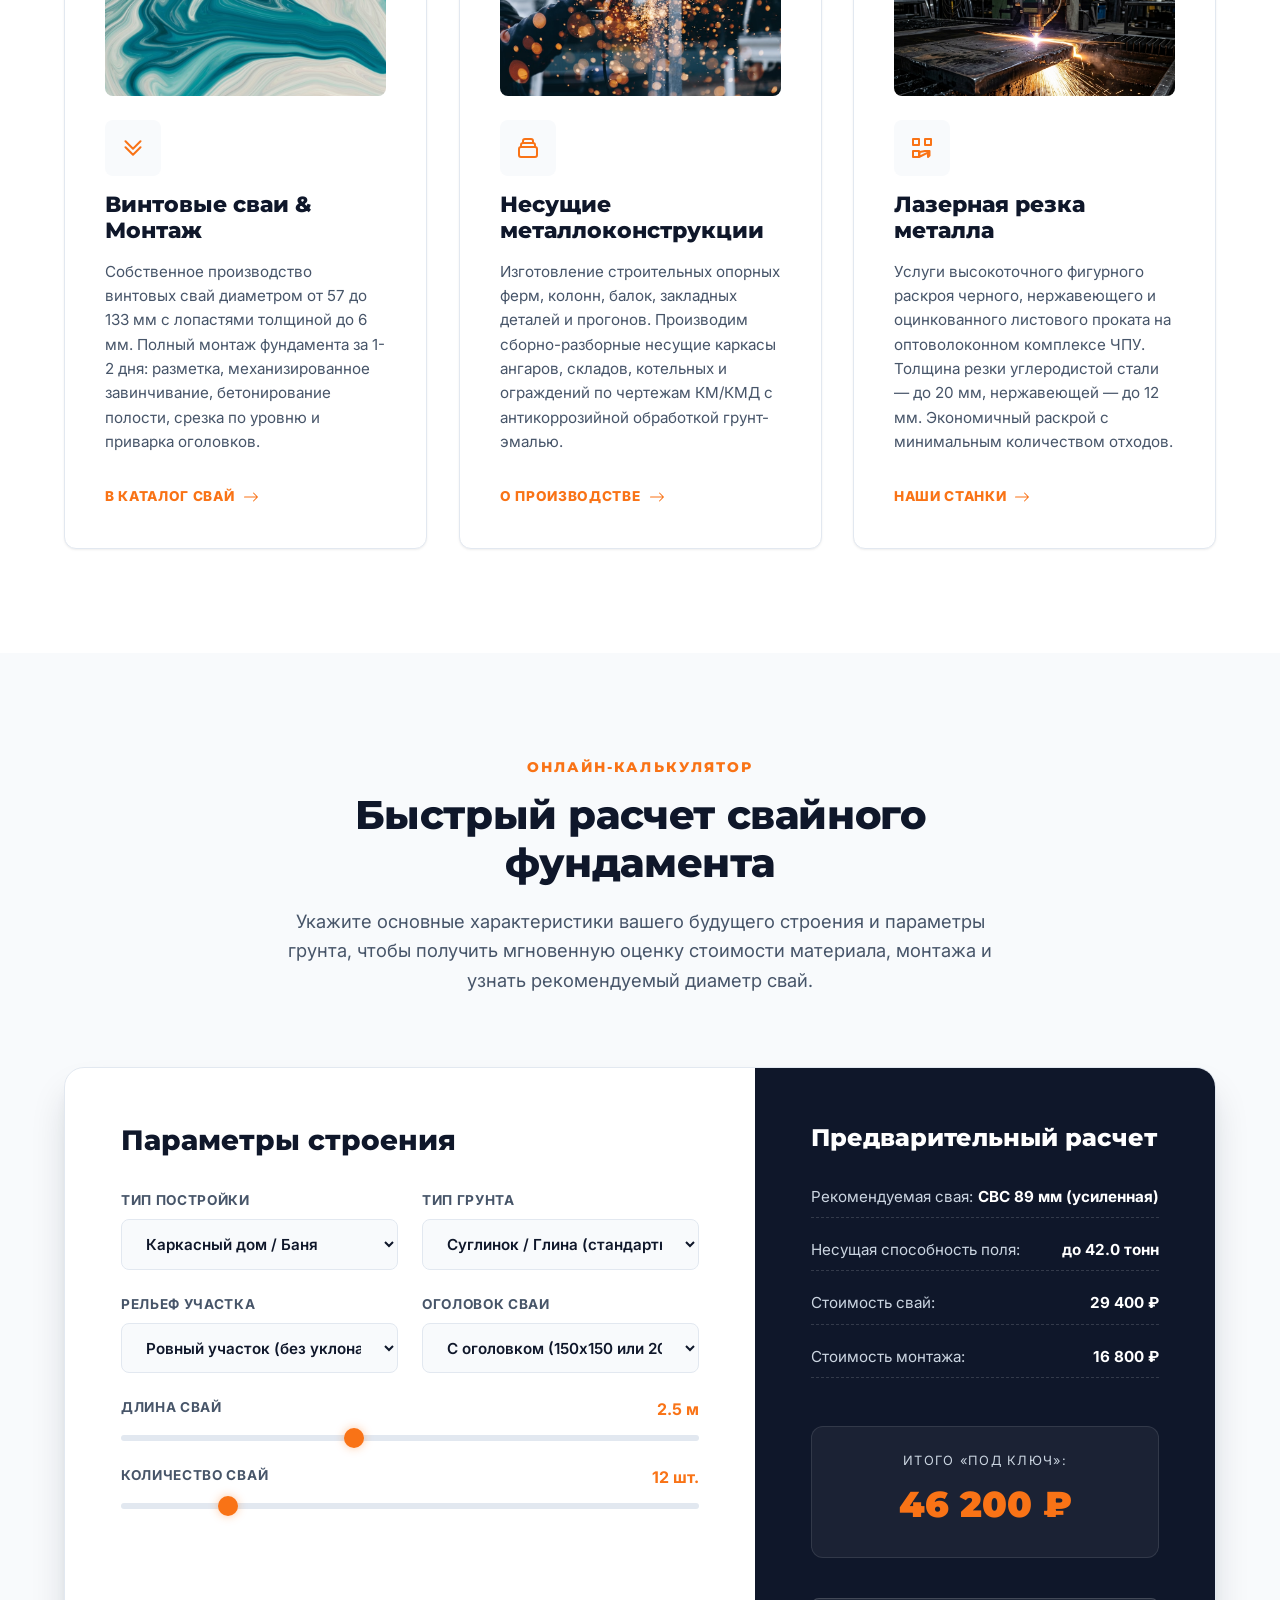
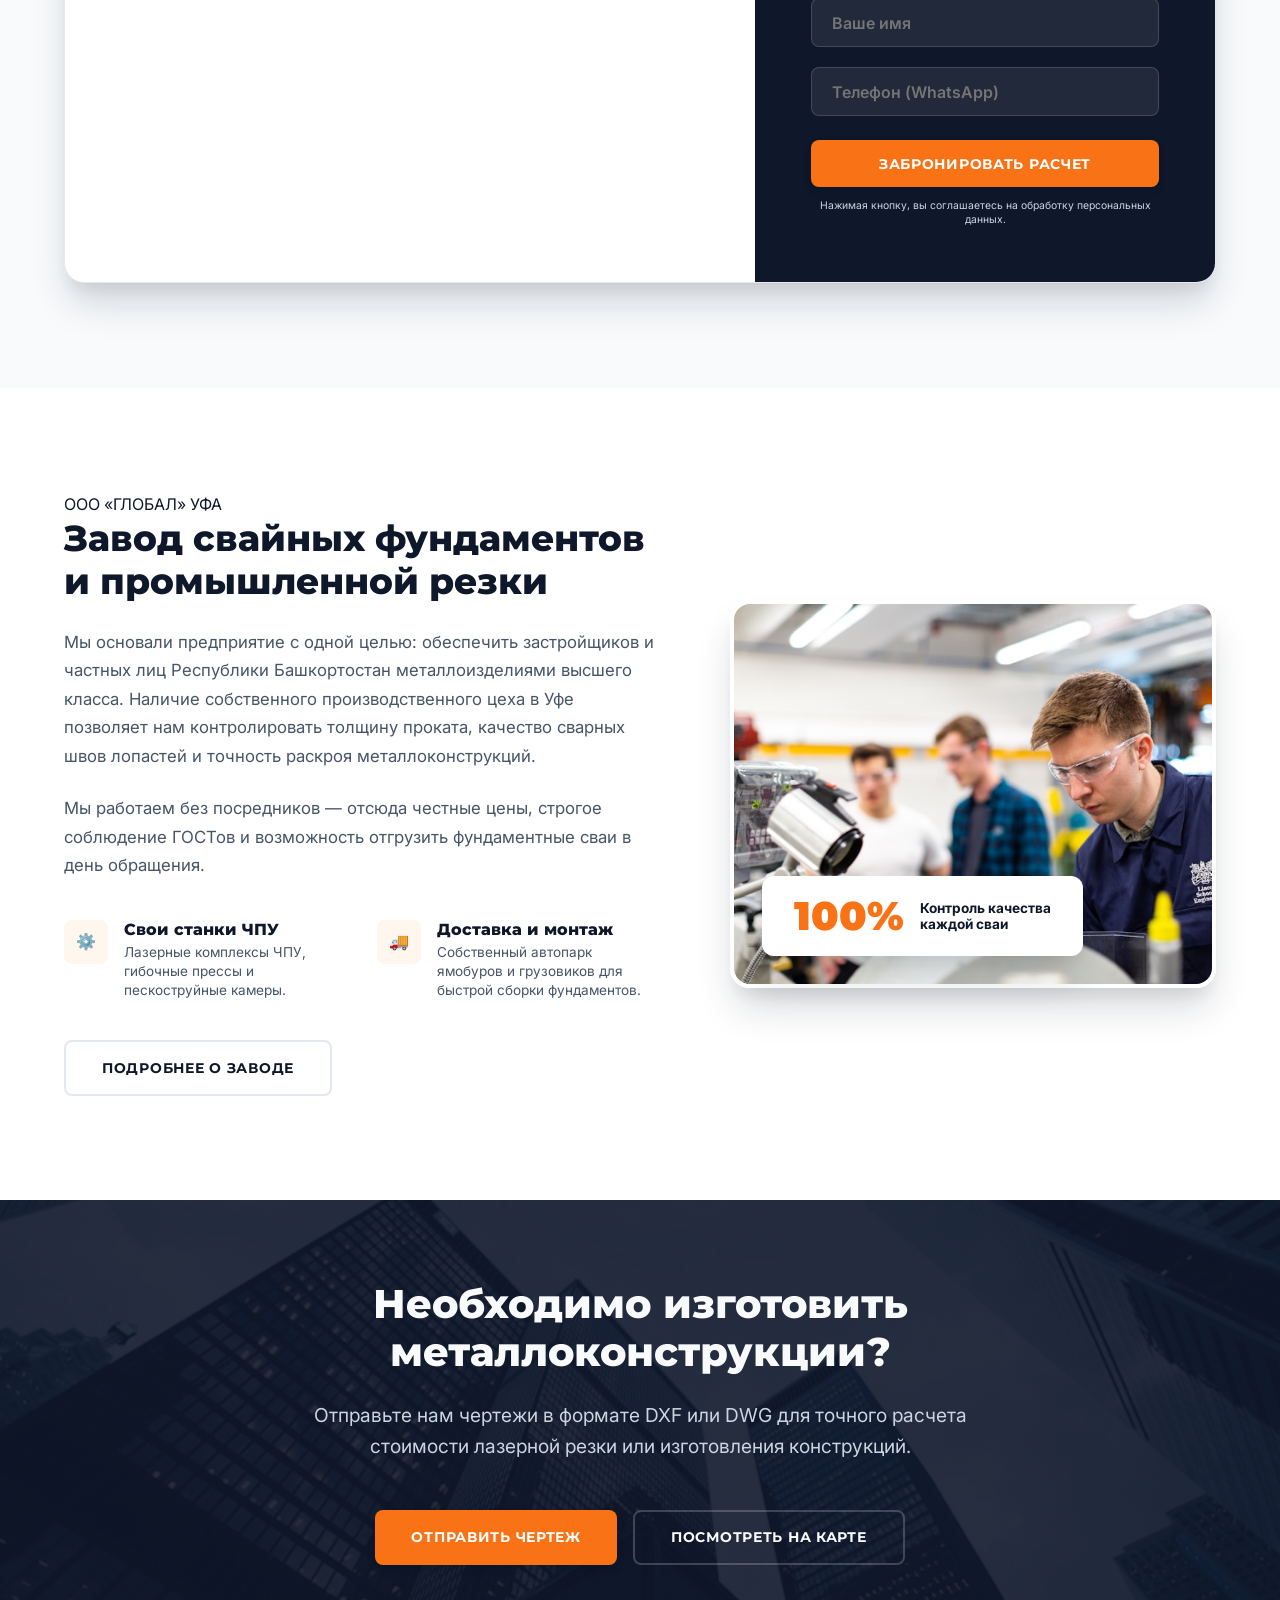
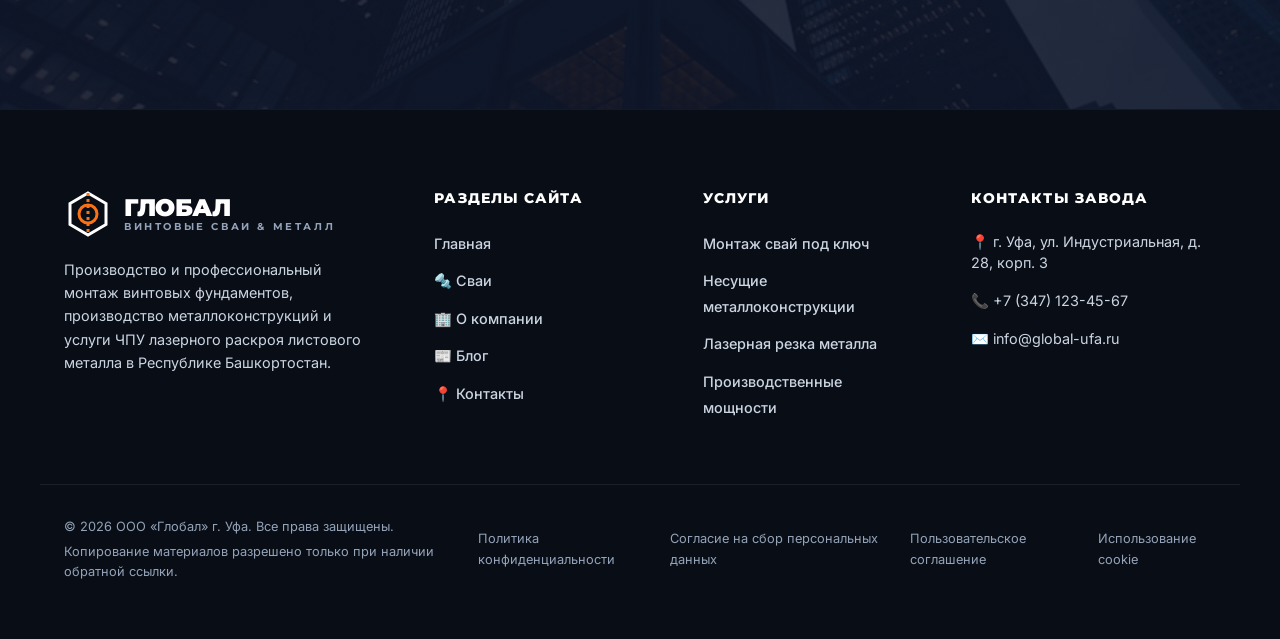
==== commit 92fa3101: "Add background video loop for the hero visual banner on index.html" ====
--- a/index.html
+++ b/index.html
@@ -85,14 +85,18 @@
       
       <div class="hero-visual">
         <div class="hero-image-container">
-          <div class="hero-image-placeholder with-bg">
+          <div class="hero-image-placeholder" style="overflow: hidden;">
+            <!-- Background video loop -->
+            <video autoplay muted loop playsinline style="position: absolute; top: 0; left: 0; width: 100%; height: 100%; object-fit: cover; z-index: 1; opacity: 0.28;">
+              <source src="images/laser_cutting.mp4" type="video/mp4">
+            </video>
             <!-- Sparks canvas inside placeholder to wow the user -->
-            <canvas class="sparks-canvas" id="hero-sparks"></canvas>
-            <svg xmlns="http://www.w3.org/2000/svg" width="64" height="64" fill="none" stroke="currentColor" stroke-width="1.5" viewBox="0 0 24 24">
+            <canvas class="sparks-canvas" id="hero-sparks" style="z-index: 2;"></canvas>
+            <svg xmlns="http://www.w3.org/2000/svg" width="64" height="64" fill="none" stroke="currentColor" stroke-width="1.5" viewBox="0 0 24 24" style="z-index: 3;">
               <path stroke-linecap="round" stroke-linejoin="round" d="M11.42 15.17L17.25 21A2.67 2.67 0 1021 17.25l-5.83-5.83M11.42 15.17l-3.75-3.75M11.42 15.17l2.92-2.92M13.5 3.91V2.25M6.16 6.16L4.99 4.99M3.91 13.5H2.25M6.16 20.84l-1.17 1.17M20.84 6.16l1.17-1.17" />
             </svg>
-            <h3>Высокотехнологичный цех</h3>
-            <p>Современные оптоволоконные лазерные станки ЧПУ мощностью до 6 кВт и автоматизированные линии сварки свайных лопастей в Уфе.</p>
+            <h3 style="z-index: 3;">Высокотехнологичный цех</h3>
+            <p style="z-index: 3;">Современные оптоволоконные лазерные станки ЧПУ мощностью до 6 кВт и автоматизированные линии сварки свайных лопастей в Уфе.</p>
           </div>
         </div>
         
